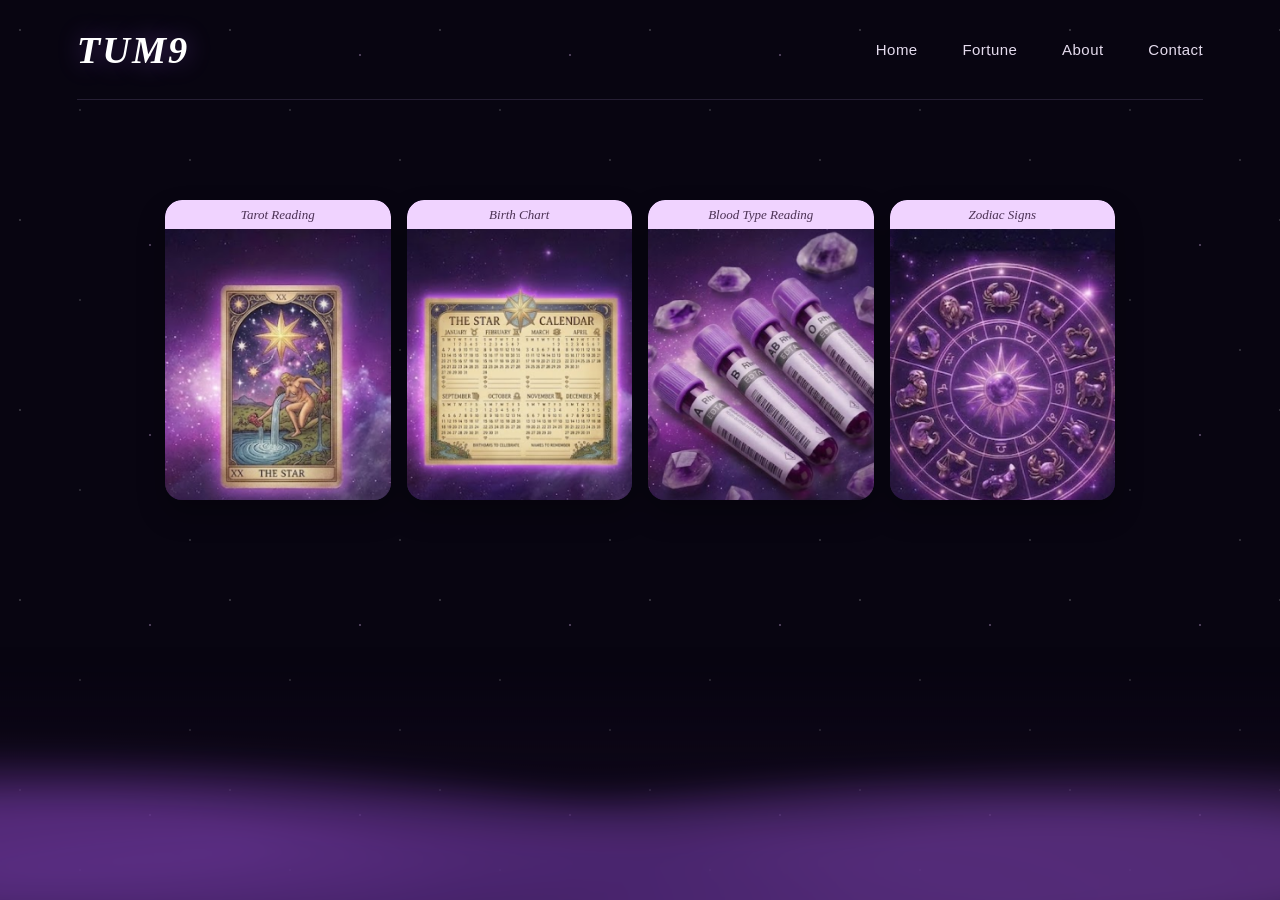
==== about.html @ e4807566 "edit title all page หน้าหลัก เกี่ยวกับเรา ไพ่ท่โร่ ดูดวง" ====
<!DOCTYPE html>
<html lang="th">
<head>
    <meta charset="UTF-8">
    <meta name="viewport" content="width=device-width, initial-scale=1.0">
    <title>เกี่ยวกับเรา | TUM9</title>
    <link rel="stylesheet" href="style.css">
    <link rel="stylesheet" href="about.css">
</head>
<body class="about-page">
  <header class="site-header">
    <div class="container-nav">
      <a class="logo" href="index.html" >
        <span>TUM9</span>
      </a>
      <nav>
        <ul class="nbr">
          <li><a href="index.html" >Home</a></li>
          <li><a href="fortune.html" >Fortune</a></li>
          <li><a href="about.html" >About</a></li>
          <li><a href="contact.html" >Contact</a></li>
        </ul>
      </nav>
    </div>
  </header>

    <main class="about-main">
        <section class="cards-container" aria-label="Our readings">
            <article class="service-card" tabindex="0">
                <h2>Tarot Reading</h2>
                <img src="img-about/trotreading.png" alt="">
                <div class="service-card-description">
                    <h1>ถ้าเลือกดูไพ่ 1 ในให้เลือกคำถามไว้ในใจก่อนที่จะเริ่ม</h1>
                    <p>ใช้ไพ่ทาโรต์เป็นแนวทางสะท้อนเรื่องราวและค้นหามุมมองใหม่ ๆ</p>
                    <ul>
                        <li>ความรักและความสัมพันธ์</li>
                        <li>การเรียนและการงาน</li>
                        <li>การเงินและเป้าหมายชีวิต</li>
                    </ul>
                    <p>เจ้าแห่งชะตากรรมผู้หิวกระหายเอ๋ย...
                        จงสดับฟังขั้นตอนการ
                        ปลดผนึกคัมภีร์แห่งโชคชะตา...

                        การอัญเชิญไพ่
                        การเปิดประตูมิติ
                        การถอดรหัสพันธนาการ
                        การอ่านนิมิตเทพสัจจะ

                        เมื่อม่านหมอกแห่งอนาคตเปิดออก
                        แล้ว...จงเตรียมรับมือกับผลลัพธ์ที่
                        โชคชะตากำหนดไว้ด้วยตัวของเจ้าเอง!
                    </p>
                </div>
            </article>
            <article class="service-card" tabindex="0">
                <h2>Birth Chart</h2>
                <img src="img-about/birthchart.png" alt="">
                <div class="service-card-description">
                <p>  เหล่ามนุษย์ผู้ถือกำเนิดภายใต้วงจร
                แห่งดวงดาว...
                <ul>
                <li>อาทิตย์ จอมเวทสุริยันผู้เจิดจรัส</li>
                <li>จันทร์ ผู้ควบคุมจันทราลึกลับ</li>
                <li>อังคาร อัศวินสงครามไร้พ่าย</li>
                <li>พุธ ปราชญ์แห่งสายลมผู้รอบรู้</li>
                <li>พฤหัสบดี มหาจอมเวทแห่งธรรมะ</li>
                <li>ศุกร์ ผู้สร้างสรรค์ความงดงามและเสน่ห์</li>
                <li>เสาร์ จอมมารแห่งความมืดและกาลเวลา</li>
                </ul>
                <p>วันแห่งการตื่นรู้ของเจ้าคือวันใด... จงปลดปล่อยพลังเวทแท้จริงออกมา
                เสีย!      
                 </p>
                </div>
            </article>
            <article class="service-card" tabindex="0">
                <h2>Blood Type Reading</h2>
                <img src="img-about/blood.png" alt="">
                <div class="service-card-description">
                    <p>อ่านลักษณะนิสัยตามกรุ๊ปเลือดเพื่อความบันเทิง ใช้เป็นแนวทางทำความเข้าใจตัวเองและคนรอบข้าง</p>
                    <p> เหล่าผู้มีสายเลือดแห่งโชคชะตาเอ๋ย... จงอ่านรหัสพันธุกรรมเวทมนตร์เพื่อเผยธาตุแท้แห่งจิตวิญญาณของเจ้า</p>
                    <ul>
                        <li>กรุ๊ป A ผู้คุ้มกฎแห่งความเงียบสงบ</li>
                        <li>กรุ๊ป B ผู้ท้าทายโชคชะตาเสรี</li>
                        <li>กรุ๊ป O จักรพรรดิแห่งแสงสว่าง</li>
                        <li>กรุ๊ป AB จอมเวทสองวิญญาณ</li>
                    </ul>

                        <p>สายเลือดใดไหลเวียนอยู่ในตัวเจ้า... จงน้อมรับพลังและควบคุมมันเสีย
                        ก่อนที่มันจะควบคุมเจ้า!</p>

                </div>
            </article>
            <article class="service-card" tabindex="0">
                <h2>Zodiac Signs</h2>
                <img src="img-about/zodiac.png" alt="">
                <div class="service-card-description">
                    <p>ทำความรู้จักบุคลิก จุดเด่น และความสัมพันธ์ของทั้ง 12 ราศี ผ่านสัญลักษณ์แห่งจักรราศี</p>
                    <p> เหล่าผู้ถูกเลือกโดย 12 วงจักรราศี</p>
                    <ul>
                    <li>แห่งจักรวาล...จงอ่านรหัสโชคชะตาที่ดวงดาวได้สลักไว้บนชั้นบรรยากาศ!</li>
                    <li>ธาตุไฟ (เมษ / สิงห์ / ธนู) เหล่าผู้ระเบิดพลังและเบิกทาง</li>
                    <li>ธาตุดิน (พฤษภ / กันย์ / มังกร)</li>
                    <li>เหล่าปราการแกร่งผู้สยบความ
                        วุ่นวาย</li>
                    <li>ธาตุลม (เมถุน / ตุลย์ / กุมภ์) เหล่าจอมเวทผู้ข้ามมิติความคิด</li>
                    <li>ธาตุน้ำ (กรกฎ / พิจิก / มีน) เหล่าผู้หยั่งรู้แห่งจิตวิญญาณลึกลับ</li>

                    </ul>
                   
                    <p>ธาตุแห่งโชคชะตาใดที่ครอบครองร่างของเจ้าอยู่...จงใช้มันควบคุมจักรวาลนี้ซะ!     </p>
                </div>
            </article>
        </section>
    </main>
</body>
</html>
---- style.css ----
:root {
  color-scheme: dark;
  --ink: #f9f4ff;
  --muted: #c8bddb;
  --accent: #cc9eff;
  --page-gutter: clamp(24px, 6vw, 112px);
}

* {
  box-sizing: border-box;
  margin: 0;
  padding: 0;
}


a {
  color: inherit;
  text-decoration: none;
}

:focus-visible {
  outline: 2px solid #efc9ff;
  outline-offset: 6px;
}

body {
    position: relative;
    display: flex;
    flex-direction: column;
    min-height: 100vh;
    overflow-x: hidden;
    color: #fff;
    font-family: 'Prompt', sans-serif;
    background-color: #080511;
    background-attachment: fixed;
}

.cosmos {
  position: fixed;
  z-index: 0;
  inset: 1px;
}

body::before {
    position: fixed;
    z-index: 0;
    inset: 0;
    content: "";
    pointer-events: none;
    opacity: 0.58;
    background-image:
        radial-gradient(1px 1px at 20px 30px, #fff, transparent),
        radial-gradient(1px 1px at 80px 110px, rgba(255, 255, 255, 0.8), transparent),
        radial-gradient(1.5px 1.5px at 150px 55px, #e9bfff, transparent),
        radial-gradient(1px 1px at 190px 160px, rgba(255, 255, 255, 0.9), transparent);
    background-size: 210px 190px;
}

body::after {
    position: fixed;
    z-index: 0;
    right: -8%;
    bottom: -16vh;
    left: -8%;
    height: 43vh;
    min-height: 170px;
    content: "";
    pointer-events: none;
    opacity: 0.9;
    background:
        radial-gradient(ellipse at 8% 48%, rgba(107, 54, 152, 0.78) 0 12%, transparent 34%),
        radial-gradient(ellipse at 23% 63%, rgba(75, 38, 113, 0.9) 0 15%, transparent 38%),
        radial-gradient(ellipse at 42% 73%, rgba(89, 46, 130, 0.88) 0 17%, transparent 40%),
        radial-gradient(ellipse at 62% 66%, rgba(92, 48, 132, 0.9) 0 16%, transparent 39%),
        radial-gradient(ellipse at 82% 53%, rgba(111, 58, 155, 0.8) 0 14%, transparent 36%),
        linear-gradient(to bottom, transparent 0%, rgba(19, 9, 31, 0.45) 26%, #10081b 100%);
    filter: blur(12px);
}

.cosmos-shade {
  position: absolute;
  inset: 0;
  background:
    linear-gradient(
      90deg,
      rgba(4, 3, 19, 0.85) 0%,
      rgba(5, 3, 24, 0.65) 30%,
      rgba(5, 3, 24, 0.16) 61%,
      transparent 85%
    ),
    linear-gradient(0deg, rgba(3, 2, 16, 0.45), transparent 35%);
}

.site-header {
  position: relative;
  z-index: 2;
  padding: 0 var(--page-gutter);
}

.container-nav {
  min-height: 100px;
  display: flex;
  align-items: center;
  justify-content: space-between;
  gap: 24px;
  border-bottom: 1px solid #d5b5ff26;
}

.logo {
  display: inline-flex;
  gap: 10px;
  align-items: center;
  font-family: Georgia, serif;
  font-style: italic;
  font-weight: bold;
  font-size: clamp(30px, 3vw, 42px);
  letter-spacing: 2px;
  text-shadow: 0 0 24px #b469ff60;
}

.nbr {
  display: flex;
  align-items: center;
  gap: clamp(18px, 3.5vw, 56px);
  list-style: none;
}

.nbr a {
  display: inline-block;
  position: relative;
  padding: 12px 0;
  font-size: 15px;
  letter-spacing: 0.03em;
  color: #e5dcee;
  transition: color 0.25s;
}

.nbr a::after {
  content: "";
  position: absolute;
  left: 0;
  right: 0;
  bottom: 3px;
  height: 1px;
  background: var(--accent);
  transform: scaleX(0);
  transform-origin: left;
  transition: transform 0.25s;
  box-shadow: 0 0 9px #cd8fff;
}

.nbr a:hover,
.nbr a[aria-current] {
  color: #e5bfff;
}

.nbr a:hover::after,
.nbr a[aria-current]::after {
  transform: scaleX(1);
}

.container {
  position: relative;
  z-index: 1;
  min-height: calc(100svh - 100px);
  padding: 80px var(--page-gutter) 120px;
  display: flex;
  align-items: center;
}

.text {
  width: min(58%, 790px);
  animation: arrival 1.2s ease-out both;
}

.eyebrow {
  display: flex;
  gap: 12px;
  align-items: center;
  margin-bottom: 26px;
  font-size: 10px;
  letter-spacing: 0.24em;
  line-height: 1.8;
  color: #d7b7f0;
}

.eyebrow span {
  font-size: 23px;
}

h1 {
  font-size: clamp(25px, 2.55vw, 44px);
  font-weight: 600;
  line-height: 1.65;
  letter-spacing: -0.025em;
  text-shadow: 0 2px 20px #08011f;
}

h1 span {
  color: #dec9ff;
}

.ornament {
  display: flex;
  align-items: center;
  gap: 14px;
  width: 170px;
  margin: 26px 0;
  font-size: 14px;
  color: #d7a4ff;
}

.ornament span {
  height: 1px;
  flex: 1;
  background: linear-gradient(90deg, transparent, #c49bea);
}

.ornament span:last-child {
  transform: rotate(180deg);
}

p {
  max-width: 660px;
  font-size: clamp(14px, 1.05vw, 17px);
  line-height: 2.1;
  color: var(--muted);
  text-shadow: 0 2px 10px #07021a;
}

.hero-caption {
  margin-top: 26px;
  font-size: 9px;
  letter-spacing: 0.18em;
  line-height: 1.8;
  color: #c6acda99;
}

.star-bth {
  display: inline-flex;
  align-items: center;
  gap: 32px;
  position: relative;
  overflow: hidden;
  margin-top: 34px;
  padding: 16px 26px;
  border: 1px solid #dfbdff88;
  border-radius: 100px;
  background: linear-gradient(125deg, #9850d9ee, #6229b1ee);
  box-shadow:
    0 0 22px #a35cf348,
    inset 0 1px 0 #ffffff38;
  font-size: 16px;
  transition: transform 0.25s, box-shadow 0.25s;
}

.star-bth::before {
  content: "";
  position: absolute;
  inset: -80% -40%;
  background: linear-gradient(110deg, transparent 43%, #ffffff30 50%, transparent 57%);
  transform: translateX(-90%);
  animation: button-sheen 7s ease-in-out infinite;
}

.star-bth span {
  position: relative;
}

.star-bth:hover {
  transform: translateY(-3px);
  box-shadow:
    0 0 32px #b469ff88,
    0 12px 35px #16092780;
}

.star-bth:active {
  transform: translateY(0);
}

@keyframes arrival {
  from {
    opacity: 0;
    transform: translateY(20px);
  }
  to {
    opacity: 1;
    transform: translateY(0);
  }
}

@keyframes button-sheen {
  0%, 65% {
    transform: translateX(-90%);
  }
  90%, 100% {
    transform: translateX(90%);
  }
}

@media (min-width: 1800px) {
  .text {
    width: 54%;
  }
}

@media (max-width: 900px) {
  .text {
    width: 68%;
  }

  .container {
    padding-top: 70px;
  }



  h1 {
    font-size: clamp(25px, 3.3vw, 33px);
  }
}

@media (max-width: 600px) {
  .container-nav {
    min-height: 118px;
    flex-direction: column;
    justify-content: center;
    gap: 10px;
  }

  .nbr {
    gap: 26px;
  }

  .nbr a {
    font-size: 13px;
    padding: 7px 0;
  }

  .container {
    min-height: calc(100svh - 118px);
    padding-top: 170px;
    padding-bottom: 100px;
    align-items: center;
  }

  .text {
    width: 100%;
  }

  .cosmos-shade {
    background: linear-gradient(0deg, #050319e8 0%, #050319c7 46%, #05031925 100%);
  }

  h1 {
    font-size: clamp(22px, 5.6vw, 31px);
    line-height: 1.7;
  }

  .eyebrow {
    font-size: 8px;
    letter-spacing: 0.16em;
    margin-bottom: 18px;
  }

  p {
    font-size: 14px;
  }

  .star-bth {
    font-size: 15px;
  }

  .hero-caption {
    font-size: 8px;
  }
}

@media (prefers-reduced-motion: reduce) {
  *,
  *::before,
  *::after {
    animation: none !important;
    scroll-behavior: auto !important;
    transition: none !important;
  }
}
---- about.css ----
.about-main {
    position: relative;
    z-index: 1;
    width: 100%;
    padding: clamp(72px, 25vh, 100px) 24px 24px;
}

.cards-container {
    display: grid;
    grid-template-columns: repeat(4, minmax(0, 1fr));
    gap: 16px;
    width: min(100%, 950px);
    margin: 0 auto;
}

.service-card {
    h2{
        font-size: 32px;
    }
    position: relative;
    height: 300px;
    overflow: hidden;
    border-radius: 17px;
    background: rgba(57, 34, 79, 0.75);
    box-shadow: 0 14px 28px rgba(0, 0, 0, 0.28);
    transition: box-shadow 0.2s ease;
}

.service-card:focus-visible {
    outline: 2px solid #f0d3ff;
    outline-offset: 3px;
    box-shadow: 0 0 22px rgba(206, 145, 255, 0.55);
}

.service-card h2 {
    position: relative;
    z-index: 1;
    display: flex;
    align-items: center;
    justify-content: center;
    height: 29px;
    overflow: hidden;
    padding: 0 4px;
    border-radius: 17px 17px 0 0;
    color: #4b3154;
    background: #f0d3ff;
    font-family: 'Brush Script MT', 'Segoe Script', cursive;
    font-size: 13px;
    font-style: italic;
    font-weight: 400;
    white-space: nowrap;
}

.service-card img {
    display: block;
    width: 100%;
    height: calc(100% - 29px);
    object-fit: cover;
    transition: filter 0.25s ease;
}

.service-card-description {
    h1{
        font-size: 12px;
        padding-bottom: 10px;
        color: #7402ff;
        text-shadow: 0 0 0px #7402ff;
        
    }
    p{
        font-size: 12px;
        color: #ff00ff;
        text-shadow: 0 0 0px #7402ff;
    }

    position: absolute;
    z-index: 2;
    inset: 29px 0 0;
    overflow-y: auto;
    padding: 12px 10px;
    color: #542079;
    background: #fff;
    font-size: 10px;
    line-height: 1.55;
    opacity: 0;
    visibility: hidden;
    transition: opacity 0.2s ease, visibility 0.2s ease;
}

.service-card-description p + ul {
    margin-top: 10px;
    font-size: 12px;
    color: #7402ff;
}

.service-card-description ul {
    padding-left: 14px;
    font-size: 12px;
    color: #7402ff;
}

.service-card:hover .service-card-description,
.service-card:focus-visible .service-card-description {
    opacity: 1;
    visibility: visible;
}

.service-card:hover img,
.service-card:focus-visible img {
    filter: brightness(0) invert(1);
}
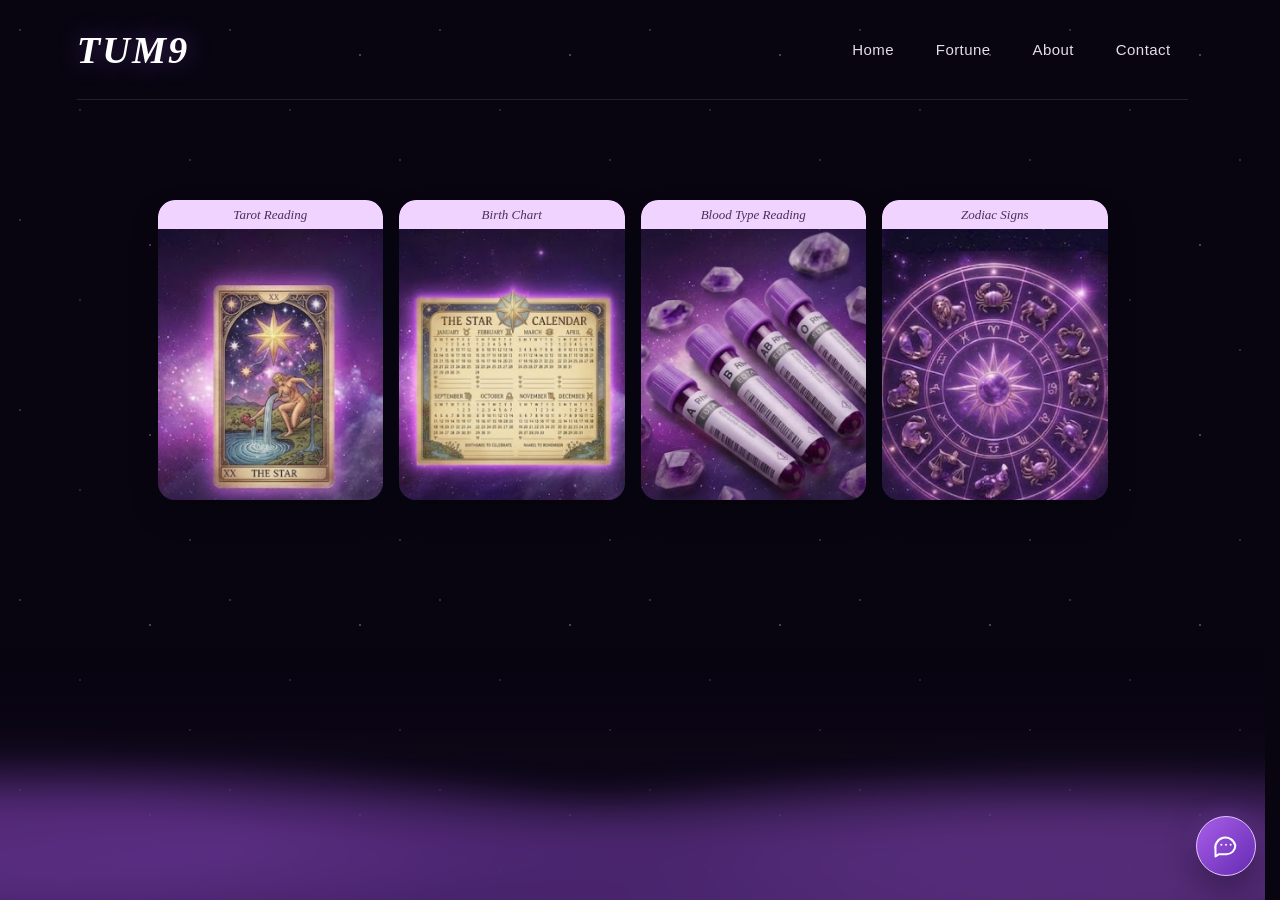
==== commit 81dd23d7: "เพิ่มไอคอนติดต่อแอดมินที่มุมขวาล่างปรับเปลี่ยนหน้า fortuneให้เรียงกัน" ====
--- a/about.html
+++ b/about.html
@@ -6,6 +6,7 @@
     <title>เกี่ยวกับเรา | TUM9</title>
     <link rel="stylesheet" href="style.css">
     <link rel="stylesheet" href="about.css">
+    <link rel="stylesheet" href="home-chat.css">
 </head>
 <body class="about-page">
   <header class="site-header">
@@ -112,5 +113,6 @@
             </article>
         </section>
     </main>
+    <script src="home-chat.js"></script>
 </body>
 </html>
--- a/style.css
+++ b/style.css
@@ -10,6 +10,10 @@
   box-sizing: border-box;
   margin: 0;
   padding: 0;
+}
+
+html {
+  scrollbar-gutter: stable;
 }
 
 
@@ -98,6 +102,7 @@
 }
 
 .container-nav {
+  width: 100%;
   min-height: 100px;
   display: flex;
   align-items: center;
@@ -125,10 +130,23 @@
   list-style: none;
 }
 
+.site-header .container-nav nav .nbr {
+  display: grid;
+  grid-template-columns: repeat(4, minmax(0, 1fr));
+  width: 360px;
+  gap: 0;
+}
+
+.site-header .container-nav > nav {
+  width: 360px;
+}
+
 .nbr a {
-  display: inline-block;
+  display: flex;
   position: relative;
-  padding: 12px 0;
+  height: 42px;
+  align-items: center;
+  justify-content: center;
   font-size: 15px;
   letter-spacing: 0.03em;
   color: #e5dcee;
@@ -322,19 +340,29 @@
 
 @media (max-width: 600px) {
   .container-nav {
+    width: 100%;
     min-height: 118px;
     flex-direction: column;
     justify-content: center;
     gap: 10px;
   }
 
+  .site-header .container-nav > nav {
+    width: 100%;
+  }
+
   .nbr {
-    gap: 26px;
+    width: min(260px, 100%);
+    margin: 0 auto;
+  }
+
+  .site-header .container-nav nav .nbr {
+    width: min(260px, 100%);
   }
 
   .nbr a {
+    height: 29px;
     font-size: 13px;
-    padding: 7px 0;
   }
 
   .container {
--- a/home-chat.css
+++ b/home-chat.css
@@ -0,0 +1,188 @@
+.admin-chat-toggle {
+  position: fixed;
+  z-index: 5;
+  right: 24px;
+  bottom: 24px;
+  display: grid;
+  width: 60px;
+  height: 60px;
+  place-items: center;
+  border: 1px solid #e4c4ff;
+  border-radius: 50%;
+  color: #fff;
+  background: linear-gradient(135deg, #a95ee8, #642bb2);
+  box-shadow: 0 8px 28px #0008, 0 0 22px #a35cf366;
+  cursor: pointer;
+  transition: transform .2s ease, box-shadow .2s ease;
+}
+
+.admin-chat-toggle:hover {
+  transform: translateY(-3px);
+  box-shadow: 0 10px 32px #0009, 0 0 28px #b469ff99;
+}
+
+.admin-chat-toggle svg {
+  width: 28px;
+  height: 28px;
+  fill: none;
+  stroke: currentColor;
+  stroke-linecap: round;
+  stroke-linejoin: round;
+  stroke-width: 1.7;
+}
+
+.admin-chat-panel {
+  position: fixed;
+  z-index: 5;
+  right: 24px;
+  bottom: 98px;
+  display: grid;
+  grid-template-rows: auto 1fr auto;
+  width: min(360px, calc(100vw - 32px));
+  max-height: min(560px, calc(100svh - 120px));
+  overflow: hidden;
+  border: 1px solid #d5b5ff66;
+  border-radius: 18px;
+  color: #f9f4ff;
+  background: #10091df2;
+  box-shadow: 0 18px 55px #000a, 0 0 28px #a35cf333;
+  backdrop-filter: blur(16px);
+}
+
+.admin-chat-panel[hidden] {
+  display: none;
+}
+
+.admin-chat-header {
+  display: flex;
+  align-items: center;
+  justify-content: space-between;
+  gap: 16px;
+  padding: 18px 20px;
+  border-bottom: 1px solid #d5b5ff26;
+  background: linear-gradient(120deg, #6d36a6aa, #24133daa);
+}
+
+.admin-chat-header h2 {
+  font-size: 17px;
+  font-weight: 600;
+}
+
+.admin-chat-header p,
+.admin-chat-note {
+  margin-top: 4px;
+  color: #c8bddb;
+  font-size: 12px;
+  line-height: 1.5;
+}
+
+.admin-chat-close {
+  width: 34px;
+  height: 34px;
+  border: 0;
+  border-radius: 50%;
+  color: #f9f4ff;
+  background: #ffffff14;
+  font-size: 25px;
+  line-height: 1;
+  cursor: pointer;
+}
+
+.admin-chat-messages {
+  min-height: 90px;
+  overflow-y: auto;
+  padding: 18px;
+}
+
+.admin-chat-message {
+  width: fit-content;
+  max-width: 92%;
+  padding: 12px 14px;
+  border: 1px solid #d5b5ff26;
+  border-radius: 14px 14px 14px 4px;
+  color: #eee5f7;
+  background: #241735;
+  font-size: 14px;
+  line-height: 1.65;
+}
+
+.admin-chat-form {
+  display: grid;
+  gap: 8px;
+  padding: 16px 18px 18px;
+  border-top: 1px solid #d5b5ff26;
+}
+
+.admin-chat-form label {
+  margin-top: 4px;
+  color: #e8d8f6;
+  font-size: 12px;
+}
+
+.admin-chat-form label span {
+  color: #bca9ce;
+}
+
+.admin-chat-form input,
+.admin-chat-form textarea {
+  width: 100%;
+  border: 1px solid #d5b5ff40;
+  border-radius: 9px;
+  padding: 10px 12px;
+  color: #fff;
+  background: #090611;
+  font: inherit;
+  font-size: 14px;
+}
+
+.admin-chat-form textarea {
+  min-height: 82px;
+  resize: vertical;
+}
+
+.admin-chat-form input::placeholder,
+.admin-chat-form textarea::placeholder {
+  color: #a99bb8;
+}
+
+.admin-chat-send {
+  margin-top: 4px;
+  border: 1px solid #dfbdff88;
+  border-radius: 9px;
+  padding: 11px 14px;
+  color: #fff;
+  background: linear-gradient(125deg, #9850d9, #6229b1);
+  font: inherit;
+  font-size: 14px;
+  cursor: pointer;
+}
+
+.admin-chat-send:hover {
+  background: linear-gradient(125deg, #a960e7, #7437c2);
+}
+
+.admin-chat-note {
+  margin-top: 0;
+  text-align: center;
+}
+
+@media (max-width: 600px) {
+  .admin-chat-toggle {
+    right: 16px;
+    bottom: 16px;
+    width: 56px;
+    height: 56px;
+  }
+
+  .admin-chat-panel {
+    right: 12px;
+    bottom: 84px;
+    max-height: calc(100svh - 104px);
+  }
+}
+
+@media (prefers-reduced-motion: reduce) {
+  .admin-chat-toggle {
+    transition: none;
+  }
+}
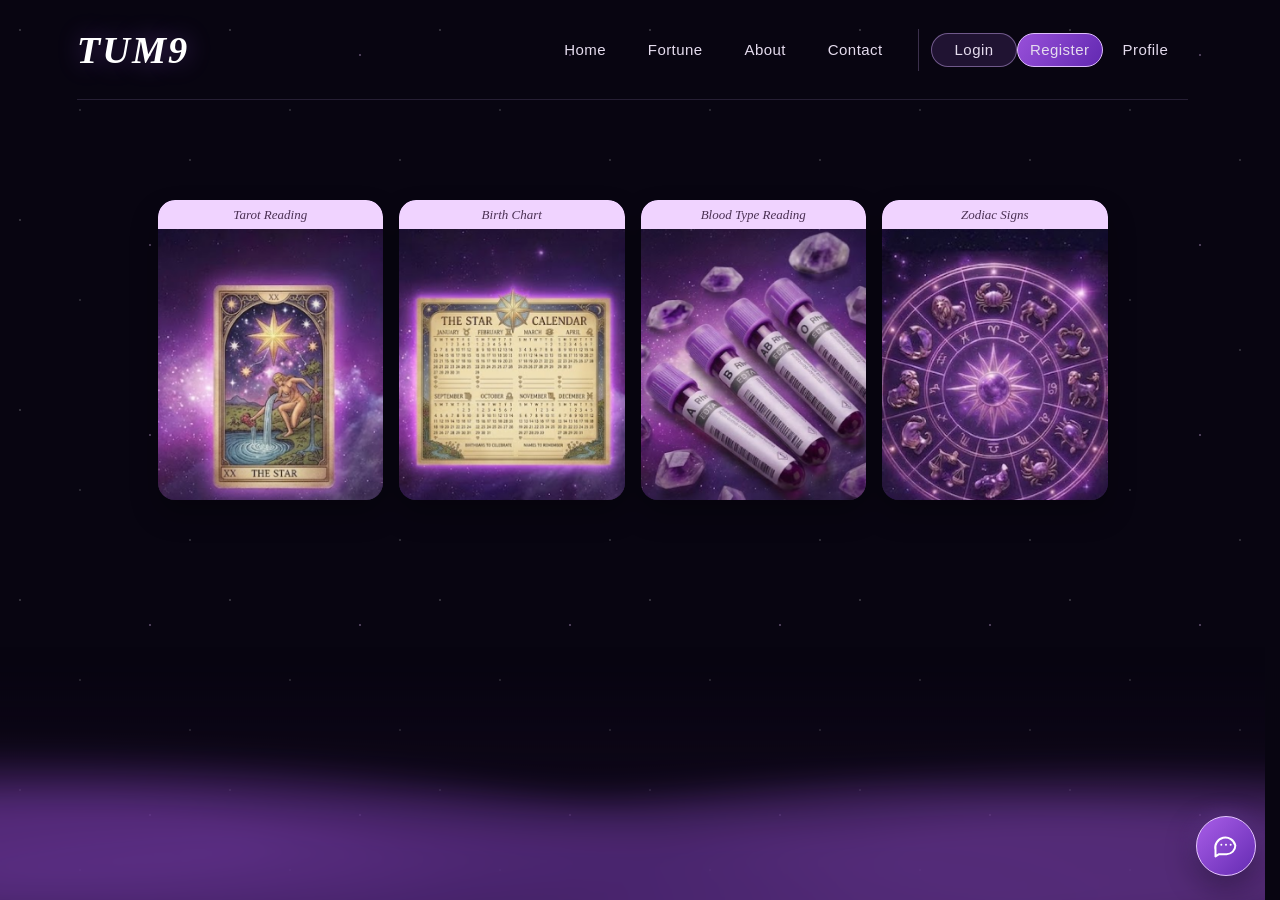
==== commit e004caaa: "เพิ่มปุ่ม login register profile" ====
--- a/about.html
+++ b/about.html
@@ -20,6 +20,11 @@
           <li><a href="fortune.html" >Fortune</a></li>
           <li><a href="about.html" >About</a></li>
           <li><a href="contact.html" >Contact</a></li>
+        </ul>
+        <ul class="nbr account-links">
+          <li><a href="login.html">Login</a></li>
+          <li><a href="register.html">Register</a></li>
+          <li><a href="profile.html">Profile</a></li>
         </ul>
       </nav>
     </div>
--- a/style.css
+++ b/style.css
@@ -130,6 +130,13 @@
   list-style: none;
 }
 
+.site-header .container-nav nav {
+  display: flex;
+  align-items: center;
+  gap: 18px;
+  width: 648px;
+}
+
 .site-header .container-nav nav .nbr {
   display: grid;
   grid-template-columns: repeat(4, minmax(0, 1fr));
@@ -137,8 +144,11 @@
   gap: 0;
 }
 
-.site-header .container-nav > nav {
-  width: 360px;
+.site-header .container-nav nav .account-links {
+  grid-template-columns: repeat(3, minmax(0, 1fr));
+  width: 270px;
+  padding-left: 12px;
+  border-left: 1px solid #d5b5ff40;
 }
 
 .nbr a {
@@ -175,6 +185,31 @@
 .nbr a:hover::after,
 .nbr a[aria-current]::after {
   transform: scaleX(1);
+}
+
+.account-links a::after,
+.account-links a:hover::after,
+.account-links a[aria-current]::after {
+  display: none;
+}
+
+.account-links li:nth-child(1) a,
+.account-links li:nth-child(2) a {
+  height: 34px;
+  border: 1px solid #d5b5ff70;
+  border-radius: 999px;
+  background: #9a5bd52b;
+}
+
+.account-links li:nth-child(2) a {
+  border-color: #dfbdff;
+  background: linear-gradient(125deg, #9850d9, #6229b1);
+}
+
+.account-links li:nth-child(1) a:hover,
+.account-links li:nth-child(2) a:hover {
+  color: #fff;
+  box-shadow: 0 0 18px #b469ff55;
 }
 
 .container {
@@ -347,22 +382,33 @@
     gap: 10px;
   }
 
-  .site-header .container-nav > nav {
+  .site-header .container-nav nav {
+    flex-direction: column;
+    gap: 2px;
     width: 100%;
   }
 
   .nbr {
-    width: min(260px, 100%);
+    width: min(360px, 100%);
     margin: 0 auto;
   }
 
   .site-header .container-nav nav .nbr {
-    width: min(260px, 100%);
+    width: min(360px, 100%);
+  }
+
+  .site-header .container-nav nav .account-links {
+    grid-template-columns: repeat(3, minmax(0, 1fr));
+    width: min(270px, 100%);
+    padding-top: 2px;
+    padding-left: 0;
+    border-top: 1px solid #d5b5ff40;
+    border-left: 0;
   }
 
   .nbr a {
     height: 29px;
-    font-size: 13px;
+    font-size: 12px;
   }
 
   .container {
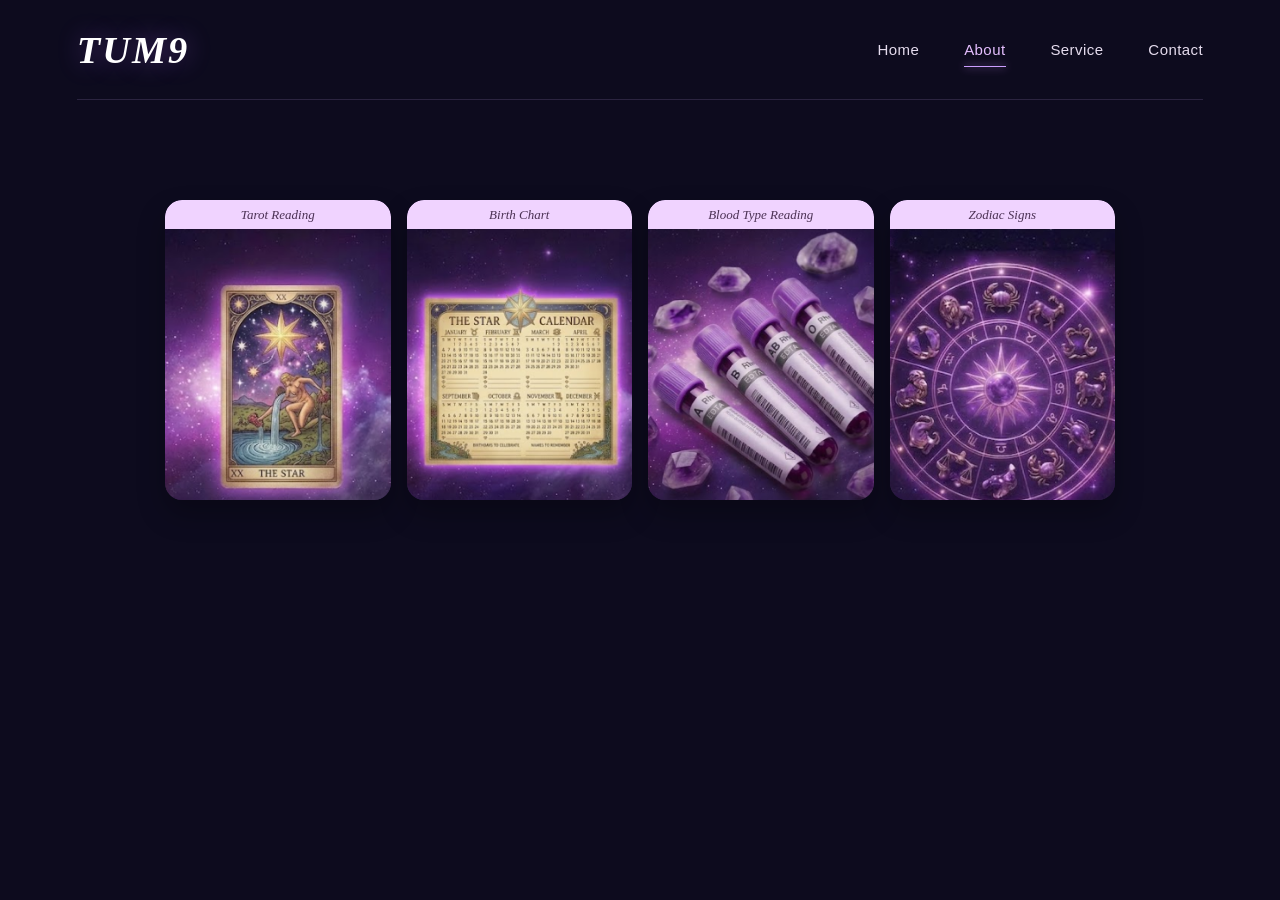
==== commit 4f9e9eb0: "Add files via upload" ====
--- a/about.html
+++ b/about.html
@@ -3,32 +3,22 @@
 <head>
     <meta charset="UTF-8">
     <meta name="viewport" content="width=device-width, initial-scale=1.0">
-    <title>เกี่ยวกับเรา | TUM9</title>
+    <title>About | TUM9</title>
     <link rel="stylesheet" href="style.css">
     <link rel="stylesheet" href="about.css">
-    <link rel="stylesheet" href="home-chat.css">
 </head>
 <body class="about-page">
-  <header class="site-header">
-    <div class="container-nav">
-      <a class="logo" href="index.html" >
-        <span>TUM9</span>
-      </a>
-      <nav>
-        <ul class="nbr">
-          <li><a href="index.html" >Home</a></li>
-          <li><a href="fortune.html" >Fortune</a></li>
-          <li><a href="about.html" >About</a></li>
-          <li><a href="contact.html" >Contact</a></li>
-        </ul>
-        <ul class="nbr account-links">
-          <li><a href="login.html">Login</a></li>
-          <li><a href="register.html">Register</a></li>
-          <li><a href="profile.html">Profile</a></li>
-        </ul>
-      </nav>
-    </div>
-  </header>
+    <header class="site-header">
+        <div class="container-nav">
+            <a class="logo" href="index.html" aria-label="TUM9 home"><i>TUM9</i></a>
+            <nav class="nbr" aria-label="Main navigation">
+                <a href="index.html">Home</a>
+                <a href="about.html" aria-current="page">About</a>
+                <a href="service.html">Service</a>
+                <a href="contact.html">Contact</a>
+            </nav>
+        </div>
+    </header>
 
     <main class="about-main">
         <section class="cards-container" aria-label="Our readings">
@@ -118,6 +108,5 @@
             </article>
         </section>
     </main>
-    <script src="home-chat.js"></script>
 </body>
 </html>
--- a/style.css
+++ b/style.css
@@ -10,10 +10,6 @@
   box-sizing: border-box;
   margin: 0;
   padding: 0;
-}
-
-html {
-  scrollbar-gutter: stable;
 }
 
 
@@ -43,6 +39,7 @@
   position: fixed;
   z-index: 0;
   inset: 1px;
+  background: #080511 url("backgroud/Homepage.png") center center / 100% auto no-repeat;
 }
 
 body::before {
@@ -102,7 +99,6 @@
 }
 
 .container-nav {
-  width: 100%;
   min-height: 100px;
   display: flex;
   align-items: center;
@@ -130,33 +126,10 @@
   list-style: none;
 }
 
-.site-header .container-nav nav {
-  display: flex;
-  align-items: center;
-  gap: 18px;
-  width: 648px;
-}
-
-.site-header .container-nav nav .nbr {
-  display: grid;
-  grid-template-columns: repeat(4, minmax(0, 1fr));
-  width: 360px;
-  gap: 0;
-}
-
-.site-header .container-nav nav .account-links {
-  grid-template-columns: repeat(3, minmax(0, 1fr));
-  width: 270px;
-  padding-left: 12px;
-  border-left: 1px solid #d5b5ff40;
-}
-
 .nbr a {
-  display: flex;
-  position: relative;
-  height: 42px;
-  align-items: center;
-  justify-content: center;
+  display: inline-block;
+  position: relative;
+  padding: 12px 0;
   font-size: 15px;
   letter-spacing: 0.03em;
   color: #e5dcee;
@@ -187,31 +160,6 @@
   transform: scaleX(1);
 }
 
-.account-links a::after,
-.account-links a:hover::after,
-.account-links a[aria-current]::after {
-  display: none;
-}
-
-.account-links li:nth-child(1) a,
-.account-links li:nth-child(2) a {
-  height: 34px;
-  border: 1px solid #d5b5ff70;
-  border-radius: 999px;
-  background: #9a5bd52b;
-}
-
-.account-links li:nth-child(2) a {
-  border-color: #dfbdff;
-  background: linear-gradient(125deg, #9850d9, #6229b1);
-}
-
-.account-links li:nth-child(1) a:hover,
-.account-links li:nth-child(2) a:hover {
-  color: #fff;
-  box-shadow: 0 0 18px #b469ff55;
-}
-
 .container {
   position: relative;
   z-index: 1;
@@ -375,40 +323,19 @@
 
 @media (max-width: 600px) {
   .container-nav {
-    width: 100%;
     min-height: 118px;
     flex-direction: column;
     justify-content: center;
     gap: 10px;
   }
 
-  .site-header .container-nav nav {
-    flex-direction: column;
-    gap: 2px;
-    width: 100%;
-  }
-
   .nbr {
-    width: min(360px, 100%);
-    margin: 0 auto;
-  }
-
-  .site-header .container-nav nav .nbr {
-    width: min(360px, 100%);
-  }
-
-  .site-header .container-nav nav .account-links {
-    grid-template-columns: repeat(3, minmax(0, 1fr));
-    width: min(270px, 100%);
-    padding-top: 2px;
-    padding-left: 0;
-    border-top: 1px solid #d5b5ff40;
-    border-left: 0;
+    gap: 26px;
   }
 
   .nbr a {
-    height: 29px;
-    font-size: 12px;
+    font-size: 13px;
+    padding: 7px 0;
   }
 
   .container {
--- a/about.css
+++ b/about.css
@@ -1,4 +1,11 @@
+.about-page {
+    background: #0d0b1e url("service-img/about.png") center bottom / cover fixed no-repeat;
+}
 
+.about-page::before,
+.about-page::after {
+    display: none;
+}
 
 .about-main {
     position: relative;
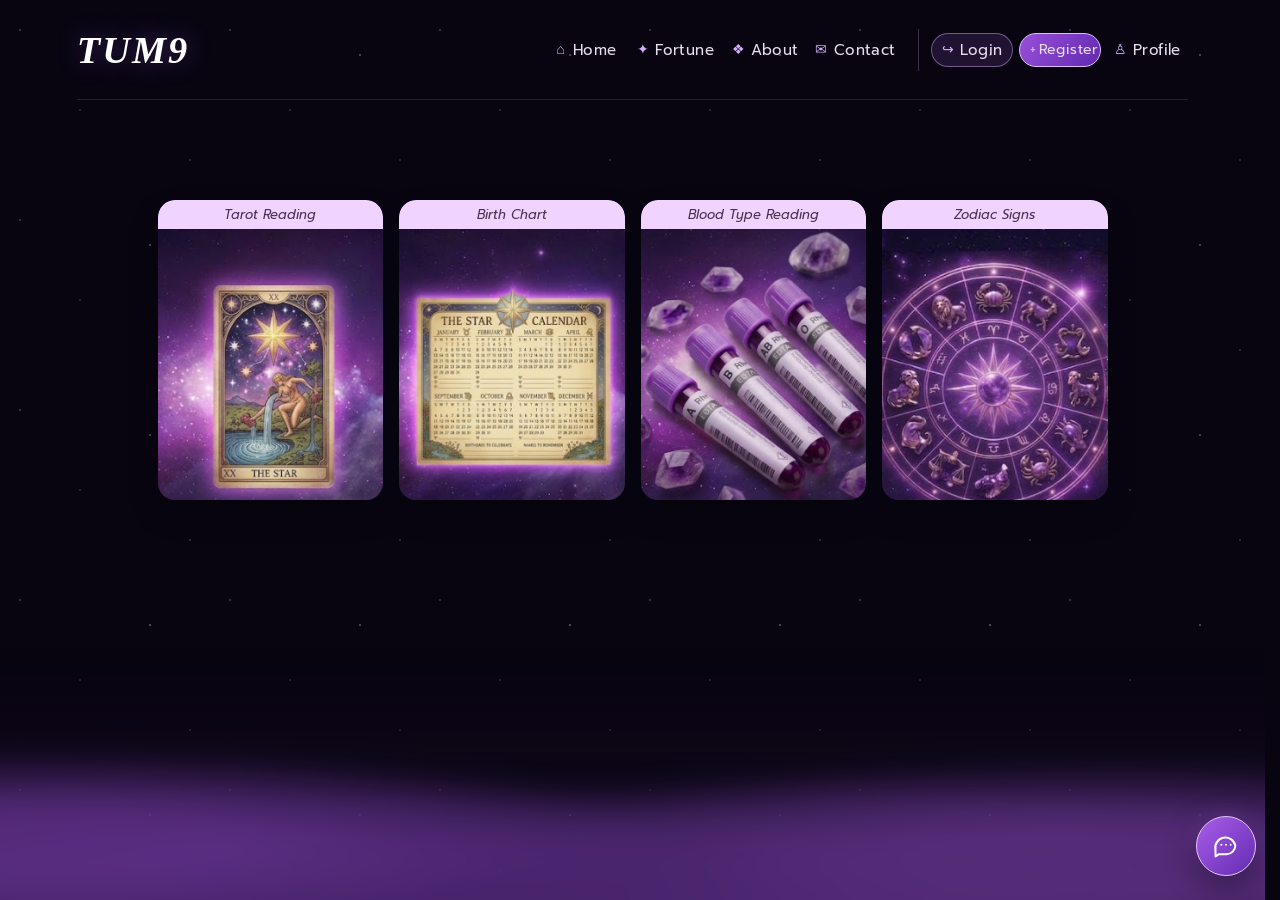
==== commit aa1f846f: "This reverts commit 4f9e9eb0e3763702fce2c693e2c04aa3ceea0b78." ====
--- a/about.html
+++ b/about.html
@@ -3,22 +3,32 @@
 <head>
     <meta charset="UTF-8">
     <meta name="viewport" content="width=device-width, initial-scale=1.0">
-    <title>About | TUM9</title>
+    <title>เกี่ยวกับเรา | TUM9</title>
     <link rel="stylesheet" href="style.css">
     <link rel="stylesheet" href="about.css">
+    <link rel="stylesheet" href="home-chat.css">
 </head>
 <body class="about-page">
-    <header class="site-header">
-        <div class="container-nav">
-            <a class="logo" href="index.html" aria-label="TUM9 home"><i>TUM9</i></a>
-            <nav class="nbr" aria-label="Main navigation">
-                <a href="index.html">Home</a>
-                <a href="about.html" aria-current="page">About</a>
-                <a href="service.html">Service</a>
-                <a href="contact.html">Contact</a>
-            </nav>
-        </div>
-    </header>
+  <header class="site-header">
+    <div class="container-nav">
+      <a class="logo" href="index.html" >
+        <span>TUM9</span>
+      </a>
+      <nav>
+        <ul class="nbr">
+          <li><a href="index.html" >Home</a></li>
+          <li><a href="fortune.html" >Fortune</a></li>
+          <li><a href="about.html" >About</a></li>
+          <li><a href="contact.html" >Contact</a></li>
+        </ul>
+        <ul class="nbr account-links">
+          <li><a href="login.html">Login</a></li>
+          <li><a href="register.html">Register</a></li>
+          <li><a href="profile.html">Profile</a></li>
+        </ul>
+      </nav>
+    </div>
+  </header>
 
     <main class="about-main">
         <section class="cards-container" aria-label="Our readings">
@@ -108,5 +118,6 @@
             </article>
         </section>
     </main>
+    <script src="home-chat.js"></script>
 </body>
 </html>
--- a/style.css
+++ b/style.css
@@ -1,3 +1,5 @@
+@import url('https://fonts.googleapis.com/css2?family=Prompt:wght@300;400;500;600;700&display=swap');
+
 :root {
   color-scheme: dark;
   --ink: #f9f4ff;
@@ -10,6 +12,10 @@
   box-sizing: border-box;
   margin: 0;
   padding: 0;
+}
+
+html {
+  scrollbar-gutter: stable;
 }
 
 
@@ -39,7 +45,6 @@
   position: fixed;
   z-index: 0;
   inset: 1px;
-  background: #080511 url("backgroud/Homepage.png") center center / 100% auto no-repeat;
 }
 
 body::before {
@@ -99,6 +104,7 @@
 }
 
 .container-nav {
+  width: 100%;
   min-height: 100px;
   display: flex;
   align-items: center;
@@ -126,10 +132,85 @@
   list-style: none;
 }
 
+.site-header .container-nav nav {
+  display: flex;
+  align-items: center;
+  gap: 18px;
+  width: 648px;
+}
+
+.site-header .container-nav nav .nbr {
+  display: grid;
+  grid-template-columns: repeat(4, minmax(0, 1fr));
+  width: 360px;
+  gap: 0;
+}
+
+.site-header .container-nav nav .account-links {
+  grid-template-columns: repeat(3, minmax(0, 1fr));
+  width: 270px;
+  column-gap: 6px;
+  padding-left: 12px;
+  border-left: 1px solid #d5b5ff40;
+}
+
+.site-header .nbr a::before {
+  display: inline-flex;
+  flex: 0 0 14px;
+  justify-content: center;
+  margin-right: 5px;
+  color: #d7adff;
+  font-size: 14px;
+  line-height: 1;
+}
+
+.site-header .nbr a[href="index.html"]::before {
+  content: "⌂";
+}
+
+.site-header .nbr a[href="fortune.html"]::before {
+  content: "✦";
+}
+
+.site-header .nbr a[href="about.html"]::before {
+  content: "❖";
+}
+
+.site-header .nbr a[href="contact.html"]::before {
+  content: "✉";
+}
+
+.site-header .nbr a[href="login.html"]::before {
+  content: "↪";
+}
+
+.site-header .nbr a[href="register.html"]::before {
+  content: "+";
+}
+
+.site-header .nbr a[href="profile.html"]::before {
+  content: "♙";
+}
+
+.site-header .account-links a[href="register.html"] {
+  position: relative;
+  padding-left: 18px;
+  font-size: 14px;
+  text-align: center;
+}
+
+.site-header .account-links a[href="register.html"]::before {
+  position: absolute;
+  left: 10px;
+  margin-right: 0;
+}
+
 .nbr a {
-  display: inline-block;
+  display: flex;
   position: relative;
-  padding: 12px 0;
+  height: 42px;
+  align-items: center;
+  justify-content: center;
   font-size: 15px;
   letter-spacing: 0.03em;
   color: #e5dcee;
@@ -160,6 +241,31 @@
   transform: scaleX(1);
 }
 
+.account-links a::after,
+.account-links a:hover::after,
+.account-links a[aria-current]::after {
+  display: none;
+}
+
+.account-links li:nth-child(1) a,
+.account-links li:nth-child(2) a {
+  height: 34px;
+  border: 1px solid #d5b5ff70;
+  border-radius: 999px;
+  background: #9a5bd52b;
+}
+
+.account-links li:nth-child(2) a {
+  border-color: #dfbdff;
+  background: linear-gradient(125deg, #9850d9, #6229b1);
+}
+
+.account-links li:nth-child(1) a:hover,
+.account-links li:nth-child(2) a:hover {
+  color: #fff;
+  box-shadow: 0 0 18px #b469ff55;
+}
+
 .container {
   position: relative;
   z-index: 1;
@@ -171,7 +277,6 @@
 
 .text {
   width: min(58%, 790px);
-  animation: arrival 1.2s ease-out both;
 }
 
 .eyebrow {
@@ -323,19 +428,41 @@
 
 @media (max-width: 600px) {
   .container-nav {
+    width: 100%;
     min-height: 118px;
     flex-direction: column;
     justify-content: center;
     gap: 10px;
   }
 
+  .site-header .container-nav nav {
+    flex-direction: column;
+    gap: 2px;
+    width: 100%;
+  }
+
   .nbr {
-    gap: 26px;
+    width: min(360px, 100%);
+    margin: 0 auto;
+  }
+
+  .site-header .container-nav nav .nbr {
+    width: min(360px, 100%);
+  }
+
+  .site-header .container-nav nav .account-links {
+    grid-template-columns: repeat(3, minmax(0, 1fr));
+    width: min(270px, 100%);
+    column-gap: 6px;
+    padding-top: 2px;
+    padding-left: 0;
+    border-top: 1px solid #d5b5ff40;
+    border-left: 0;
   }
 
   .nbr a {
-    font-size: 13px;
-    padding: 7px 0;
+    height: 29px;
+    font-size: 12px;
   }
 
   .container {
@@ -374,6 +501,40 @@
 
   .hero-caption {
     font-size: 8px;
+  }
+}
+
+@media (min-width: 601px) and (max-width: 760px) {
+  .container-nav {
+    min-height: 118px;
+    flex-direction: column;
+    justify-content: center;
+    gap: 4px;
+  }
+
+  .site-header .container-nav nav {
+    flex-direction: column;
+    gap: 2px;
+    width: 100%;
+  }
+
+  .site-header .container-nav nav .nbr {
+    width: min(360px, 100%);
+    height: 29px;
+    margin: 0 auto;
+  }
+
+  .site-header .container-nav nav .account-links {
+    width: min(270px, 100%);
+    padding-top: 2px;
+    padding-left: 0;
+    border-top: 1px solid #d5b5ff40;
+    border-left: 0;
+  }
+
+  .nbr a {
+    height: 29px;
+    font-size: 12px;
   }
 }
 
@@ -386,3 +547,13 @@
     transition: none !important;
   }
 }
+
+body,
+body * {
+  font-family: 'Prompt', sans-serif !important;
+}
+
+body .logo,
+body .logo * {
+  font-family: Georgia, serif !important;
+}
--- a/about.css
+++ b/about.css
@@ -1,11 +1,4 @@
-.about-page {
-    background: #0d0b1e url("service-img/about.png") center bottom / cover fixed no-repeat;
-}
 
-.about-page::before,
-.about-page::after {
-    display: none;
-}
 
 .about-main {
     position: relative;
--- a/home-chat.css
+++ b/home-chat.css
@@ -0,0 +1,211 @@
+body > main,
+body > .bg {
+  animation: page-arrival 1.2s ease-out both;
+}
+
+@keyframes page-arrival {
+  from {
+    opacity: 0;
+    transform: translateY(20px);
+  }
+  to {
+    opacity: 1;
+    transform: translateY(0);
+  }
+}
+
+@media (prefers-reduced-motion: reduce) {
+  body > main,
+  body > .bg {
+    animation: none;
+  }
+}
+
+.admin-chat-toggle {
+  position: fixed;
+  z-index: 5;
+  right: 24px;
+  bottom: 24px;
+  display: grid;
+  width: 60px;
+  height: 60px;
+  place-items: center;
+  border: 1px solid #e4c4ff;
+  border-radius: 50%;
+  color: #fff;
+  background: linear-gradient(135deg, #a95ee8, #642bb2);
+  box-shadow: 0 8px 28px #0008, 0 0 22px #a35cf366;
+  cursor: pointer;
+  transition: transform .2s ease, box-shadow .2s ease;
+}
+
+.admin-chat-toggle:hover {
+  transform: translateY(-3px);
+  box-shadow: 0 10px 32px #0009, 0 0 28px #b469ff99;
+}
+
+.admin-chat-toggle svg {
+  width: 28px;
+  height: 28px;
+  fill: none;
+  stroke: currentColor;
+  stroke-linecap: round;
+  stroke-linejoin: round;
+  stroke-width: 1.7;
+}
+
+.admin-chat-panel {
+  position: fixed;
+  z-index: 5;
+  right: 24px;
+  bottom: 98px;
+  display: grid;
+  grid-template-rows: auto 1fr auto;
+  width: min(360px, calc(100vw - 32px));
+  max-height: min(560px, calc(100svh - 120px));
+  overflow: hidden;
+  border: 1px solid #d5b5ff66;
+  border-radius: 18px;
+  color: #f9f4ff;
+  background: #10091df2;
+  box-shadow: 0 18px 55px #000a, 0 0 28px #a35cf333;
+  backdrop-filter: blur(16px);
+}
+
+.admin-chat-panel[hidden] {
+  display: none;
+}
+
+.admin-chat-header {
+  display: flex;
+  align-items: center;
+  justify-content: space-between;
+  gap: 16px;
+  padding: 18px 20px;
+  border-bottom: 1px solid #d5b5ff26;
+  background: linear-gradient(120deg, #6d36a6aa, #24133daa);
+}
+
+.admin-chat-header h2 {
+  font-size: 17px;
+  font-weight: 600;
+}
+
+.admin-chat-header p,
+.admin-chat-note {
+  margin-top: 4px;
+  color: #c8bddb;
+  font-size: 12px;
+  line-height: 1.5;
+}
+
+.admin-chat-close {
+  width: 34px;
+  height: 34px;
+  border: 0;
+  border-radius: 50%;
+  color: #f9f4ff;
+  background: #ffffff14;
+  font-size: 25px;
+  line-height: 1;
+  cursor: pointer;
+}
+
+.admin-chat-messages {
+  min-height: 90px;
+  overflow-y: auto;
+  padding: 18px;
+}
+
+.admin-chat-message {
+  width: fit-content;
+  max-width: 92%;
+  padding: 12px 14px;
+  border: 1px solid #d5b5ff26;
+  border-radius: 14px 14px 14px 4px;
+  color: #eee5f7;
+  background: #241735;
+  font-size: 14px;
+  line-height: 1.65;
+}
+
+.admin-chat-form {
+  display: grid;
+  gap: 8px;
+  padding: 16px 18px 18px;
+  border-top: 1px solid #d5b5ff26;
+}
+
+.admin-chat-form label {
+  margin-top: 4px;
+  color: #e8d8f6;
+  font-size: 12px;
+}
+
+.admin-chat-form label span {
+  color: #bca9ce;
+}
+
+.admin-chat-form input,
+.admin-chat-form textarea {
+  width: 100%;
+  border: 1px solid #d5b5ff40;
+  border-radius: 9px;
+  padding: 10px 12px;
+  color: #fff;
+  background: #090611;
+  font: inherit;
+  font-size: 14px;
+}
+
+.admin-chat-form textarea {
+  min-height: 82px;
+  resize: vertical;
+}
+
+.admin-chat-form input::placeholder,
+.admin-chat-form textarea::placeholder {
+  color: #a99bb8;
+}
+
+.admin-chat-send {
+  margin-top: 4px;
+  border: 1px solid #dfbdff88;
+  border-radius: 9px;
+  padding: 11px 14px;
+  color: #fff;
+  background: linear-gradient(125deg, #9850d9, #6229b1);
+  font: inherit;
+  font-size: 14px;
+  cursor: pointer;
+}
+
+.admin-chat-send:hover {
+  background: linear-gradient(125deg, #a960e7, #7437c2);
+}
+
+.admin-chat-note {
+  margin-top: 0;
+  text-align: center;
+}
+
+@media (max-width: 600px) {
+  .admin-chat-toggle {
+    right: 16px;
+    bottom: 16px;
+    width: 56px;
+    height: 56px;
+  }
+
+  .admin-chat-panel {
+    right: 12px;
+    bottom: 84px;
+    max-height: calc(100svh - 104px);
+  }
+}
+
+@media (prefers-reduced-motion: reduce) {
+  .admin-chat-toggle {
+    transition: none;
+  }
+}
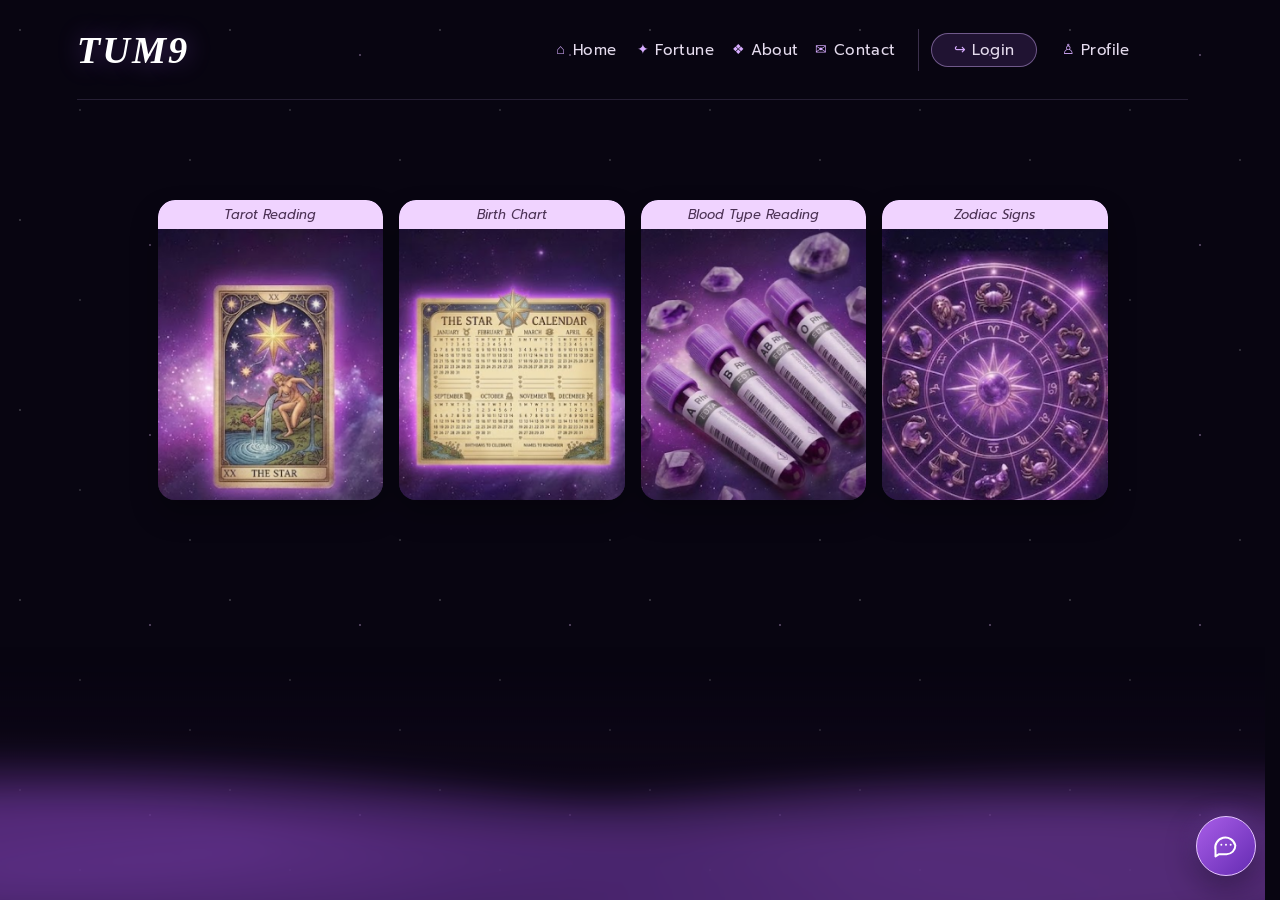
==== commit 99e8c96f: "login contact" ====
--- a/about.html
+++ b/about.html
@@ -23,7 +23,6 @@
         </ul>
         <ul class="nbr account-links">
           <li><a href="login.html">Login</a></li>
-          <li><a href="register.html">Register</a></li>
           <li><a href="profile.html">Profile</a></li>
         </ul>
       </nav>
--- a/style.css
+++ b/style.css
@@ -147,8 +147,8 @@
 }
 
 .site-header .container-nav nav .account-links {
-  grid-template-columns: repeat(3, minmax(0, 1fr));
-  width: 270px;
+  grid-template-columns: repeat(2, minmax(0, 1fr));
+  width: 230px;
   column-gap: 6px;
   padding-left: 12px;
   border-left: 1px solid #d5b5ff40;
@@ -184,25 +184,8 @@
   content: "↪";
 }
 
-.site-header .nbr a[href="register.html"]::before {
-  content: "+";
-}
-
 .site-header .nbr a[href="profile.html"]::before {
   content: "♙";
-}
-
-.site-header .account-links a[href="register.html"] {
-  position: relative;
-  padding-left: 18px;
-  font-size: 14px;
-  text-align: center;
-}
-
-.site-header .account-links a[href="register.html"]::before {
-  position: absolute;
-  left: 10px;
-  margin-right: 0;
 }
 
 .nbr a {
@@ -247,21 +230,14 @@
   display: none;
 }
 
-.account-links li:nth-child(1) a,
-.account-links li:nth-child(2) a {
+.account-links li:nth-child(1) a {
   height: 34px;
   border: 1px solid #d5b5ff70;
   border-radius: 999px;
   background: #9a5bd52b;
 }
 
-.account-links li:nth-child(2) a {
-  border-color: #dfbdff;
-  background: linear-gradient(125deg, #9850d9, #6229b1);
-}
-
-.account-links li:nth-child(1) a:hover,
-.account-links li:nth-child(2) a:hover {
+.account-links li:nth-child(1) a:hover {
   color: #fff;
   box-shadow: 0 0 18px #b469ff55;
 }
@@ -451,8 +427,8 @@
   }
 
   .site-header .container-nav nav .account-links {
-    grid-template-columns: repeat(3, minmax(0, 1fr));
-    width: min(270px, 100%);
+    grid-template-columns: repeat(2, minmax(0, 1fr));
+    width: min(230px, 100%);
     column-gap: 6px;
     padding-top: 2px;
     padding-left: 0;
@@ -525,7 +501,7 @@
   }
 
   .site-header .container-nav nav .account-links {
-    width: min(270px, 100%);
+    width: min(230px, 100%);
     padding-top: 2px;
     padding-left: 0;
     border-top: 1px solid #d5b5ff40;
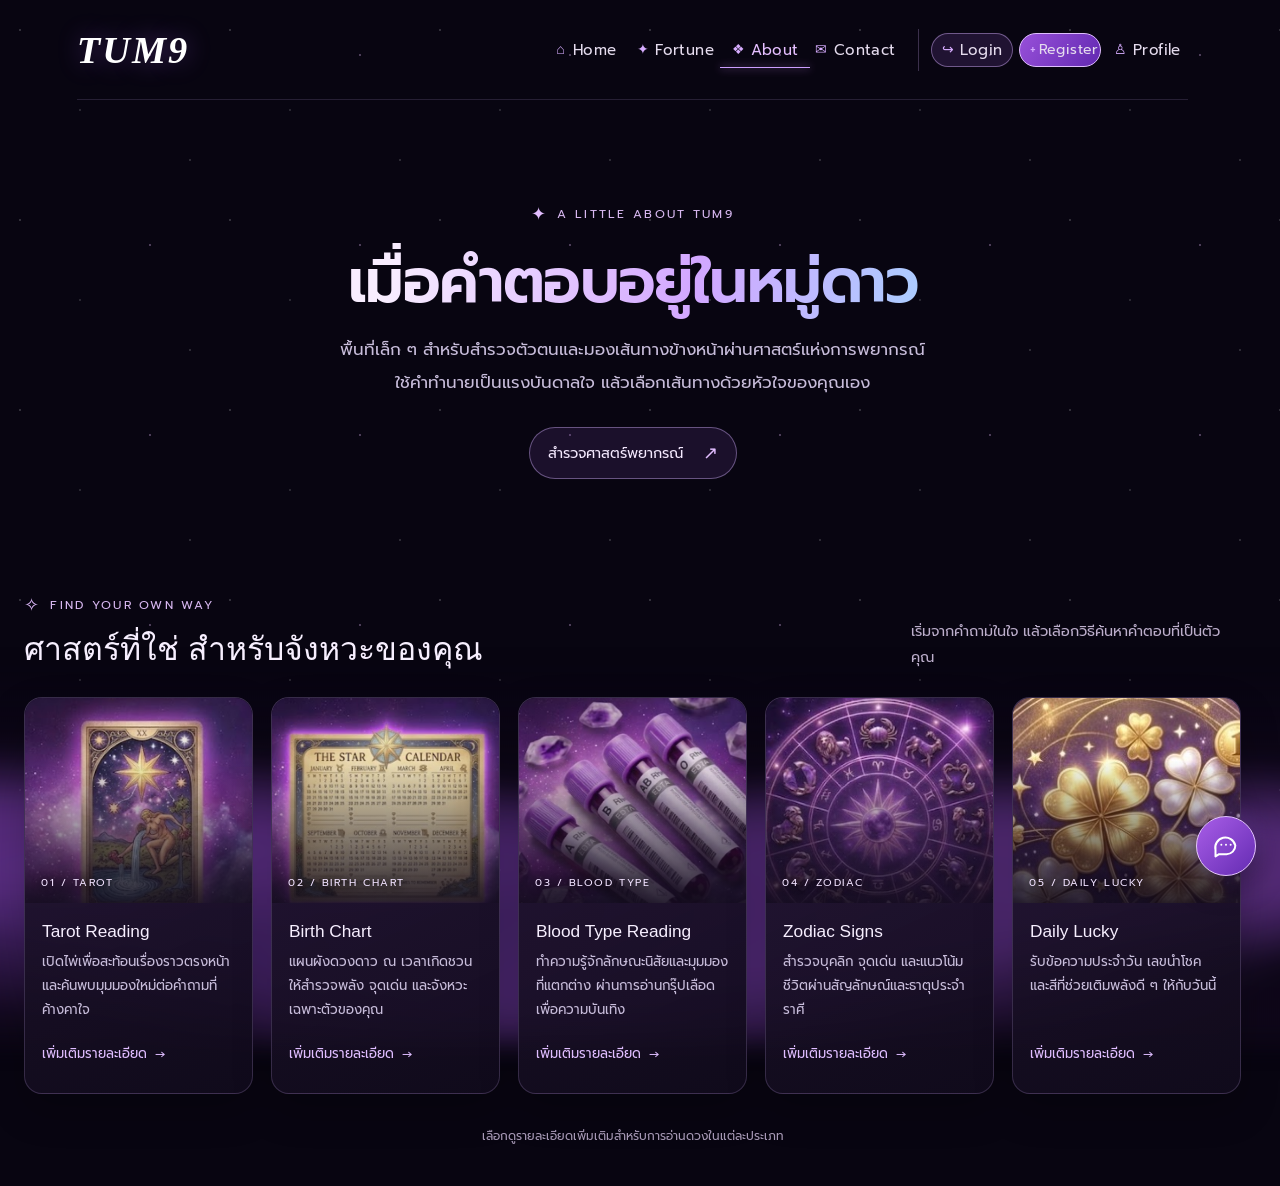
==== commit 8f2e30c2: "เพิ่ม วงล้อที่หน้า index.html แก้ไขหน้า contact ใหม่ รีโมเดลหน้า about ใหม่" ====
--- a/about.html
+++ b/about.html
@@ -1,122 +1,118 @@
 <!DOCTYPE html>
 <html lang="th">
 <head>
-    <meta charset="UTF-8">
-    <meta name="viewport" content="width=device-width, initial-scale=1.0">
-    <title>เกี่ยวกับเรา | TUM9</title>
-    <link rel="stylesheet" href="style.css">
-    <link rel="stylesheet" href="about.css">
-    <link rel="stylesheet" href="home-chat.css">
+  <meta charset="UTF-8">
+  <meta name="viewport" content="width=device-width, initial-scale=1.0">
+  <title>เกี่ยวกับเรา | TUM9</title>
+  <link rel="stylesheet" href="style.css">
+  <link rel="stylesheet" href="about.css">
+  <link rel="stylesheet" href="home-chat.css">
 </head>
 <body class="about-page">
   <header class="site-header">
     <div class="container-nav">
-      <a class="logo" href="index.html" >
+      <a class="logo" href="index.html">
         <span>TUM9</span>
       </a>
       <nav>
         <ul class="nbr">
-          <li><a href="index.html" >Home</a></li>
-          <li><a href="fortune.html" >Fortune</a></li>
-          <li><a href="about.html" >About</a></li>
-          <li><a href="contact.html" >Contact</a></li>
+          <li><a href="index.html">Home</a></li>
+          <li><a href="fortune.html">Fortune</a></li>
+          <li><a href="about.html" aria-current="page">About</a></li>
+          <li><a href="contact.html">Contact</a></li>
         </ul>
         <ul class="nbr account-links">
           <li><a href="login.html">Login</a></li>
+          <li><a href="register.html">Register</a></li>
           <li><a href="profile.html">Profile</a></li>
         </ul>
       </nav>
     </div>
   </header>
 
-    <main class="about-main">
-        <section class="cards-container" aria-label="Our readings">
-            <article class="service-card" tabindex="0">
-                <h2>Tarot Reading</h2>
-                <img src="img-about/trotreading.png" alt="">
-                <div class="service-card-description">
-                    <h1>ถ้าเลือกดูไพ่ 1 ในให้เลือกคำถามไว้ในใจก่อนที่จะเริ่ม</h1>
-                    <p>ใช้ไพ่ทาโรต์เป็นแนวทางสะท้อนเรื่องราวและค้นหามุมมองใหม่ ๆ</p>
-                    <ul>
-                        <li>ความรักและความสัมพันธ์</li>
-                        <li>การเรียนและการงาน</li>
-                        <li>การเงินและเป้าหมายชีวิต</li>
-                    </ul>
-                    <p>เจ้าแห่งชะตากรรมผู้หิวกระหายเอ๋ย...
-                        จงสดับฟังขั้นตอนการ
-                        ปลดผนึกคัมภีร์แห่งโชคชะตา...
+  <main class="about-main">
+    <section class="about-intro" aria-labelledby="about-title">
+      <span class="about-eyebrow"><span aria-hidden="true">✦</span> A LITTLE ABOUT TUM9</span>
+      <h1 id="about-title">เมื่อคำตอบอยู่ในหมู่ดาว</h1>
+      <p>พื้นที่เล็ก ๆ สำหรับสำรวจตัวตนและมองเส้นทางข้างหน้าผ่านศาสตร์แห่งการพยากรณ์<br class="desktop-break">
+        ใช้คำทำนายเป็นแรงบันดาลใจ แล้วเลือกเส้นทางด้วยหัวใจของคุณเอง</p>
+      <a class="about-explore" href="fortune.html">สำรวจศาสตร์พยากรณ์ <span aria-hidden="true">↗</span></a>
+    </section>
 
-                        การอัญเชิญไพ่
-                        การเปิดประตูมิติ
-                        การถอดรหัสพันธนาการ
-                        การอ่านนิมิตเทพสัจจะ
+    <section class="about-services" aria-labelledby="services-title">
+      <div class="section-heading">
+        <div>
+          <span class="about-eyebrow"><span aria-hidden="true">✧</span> FIND YOUR OWN WAY</span>
+          <h2 id="services-title">ศาสตร์ที่ใช่ สำหรับจังหวะของคุณ</h2>
+        </div>
+        <p>เริ่มจากคำถามในใจ แล้วเลือกวิธีค้นหาคำตอบที่เป็นตัวคุณ</p>
+      </div>
 
-                        เมื่อม่านหมอกแห่งอนาคตเปิดออก
-                        แล้ว...จงเตรียมรับมือกับผลลัพธ์ที่
-                        โชคชะตากำหนดไว้ด้วยตัวของเจ้าเอง!
-                    </p>
-                </div>
-            </article>
-            <article class="service-card" tabindex="0">
-                <h2>Birth Chart</h2>
-                <img src="img-about/birthchart.png" alt="">
-                <div class="service-card-description">
-                <p>  เหล่ามนุษย์ผู้ถือกำเนิดภายใต้วงจร
-                แห่งดวงดาว...
-                <ul>
-                <li>อาทิตย์ จอมเวทสุริยันผู้เจิดจรัส</li>
-                <li>จันทร์ ผู้ควบคุมจันทราลึกลับ</li>
-                <li>อังคาร อัศวินสงครามไร้พ่าย</li>
-                <li>พุธ ปราชญ์แห่งสายลมผู้รอบรู้</li>
-                <li>พฤหัสบดี มหาจอมเวทแห่งธรรมะ</li>
-                <li>ศุกร์ ผู้สร้างสรรค์ความงดงามและเสน่ห์</li>
-                <li>เสาร์ จอมมารแห่งความมืดและกาลเวลา</li>
-                </ul>
-                <p>วันแห่งการตื่นรู้ของเจ้าคือวันใด... จงปลดปล่อยพลังเวทแท้จริงออกมา
-                เสีย!      
-                 </p>
-                </div>
-            </article>
-            <article class="service-card" tabindex="0">
-                <h2>Blood Type Reading</h2>
-                <img src="img-about/blood.png" alt="">
-                <div class="service-card-description">
-                    <p>อ่านลักษณะนิสัยตามกรุ๊ปเลือดเพื่อความบันเทิง ใช้เป็นแนวทางทำความเข้าใจตัวเองและคนรอบข้าง</p>
-                    <p> เหล่าผู้มีสายเลือดแห่งโชคชะตาเอ๋ย... จงอ่านรหัสพันธุกรรมเวทมนตร์เพื่อเผยธาตุแท้แห่งจิตวิญญาณของเจ้า</p>
-                    <ul>
-                        <li>กรุ๊ป A ผู้คุ้มกฎแห่งความเงียบสงบ</li>
-                        <li>กรุ๊ป B ผู้ท้าทายโชคชะตาเสรี</li>
-                        <li>กรุ๊ป O จักรพรรดิแห่งแสงสว่าง</li>
-                        <li>กรุ๊ป AB จอมเวทสองวิญญาณ</li>
-                    </ul>
+      <div class="cards-container">
+        <article class="service-card service-card--tarot">
+          <div class="service-card-art">
+            <img src="img-about/trotreading.png" alt="ภาพประกอบการอ่านไพ่ทาโรต์">
+            <span class="service-card-number">01 / TAROT</span>
+          </div>
+          <div class="service-card-copy">
+            <h3>Tarot Reading</h3>
+            <p>เปิดไพ่เพื่อสะท้อนเรื่องราวตรงหน้า และค้นพบมุมมองใหม่ต่อคำถามที่ค้างคาใจ</p>
+            <a href="#">เพิ่มเติมรายละเอียด <span aria-hidden="true">→</span></a>
+          </div>
+        </article>
 
-                        <p>สายเลือดใดไหลเวียนอยู่ในตัวเจ้า... จงน้อมรับพลังและควบคุมมันเสีย
-                        ก่อนที่มันจะควบคุมเจ้า!</p>
+        <article class="service-card service-card--birth">
+          <div class="service-card-art">
+            <img src="img-about/birthchart.png" alt="ภาพประกอบแผนผังดวงดาว">
+            <span class="service-card-number">02 / BIRTH CHART</span>
+          </div>
+          <div class="service-card-copy">
+            <h3>Birth Chart</h3>
+            <p>แผนผังดวงดาว ณ เวลาเกิดชวนให้สำรวจพลัง จุดเด่น และจังหวะเฉพาะตัวของคุณ</p>
+            <a href="#">เพิ่มเติมรายละเอียด <span aria-hidden="true">→</span></a>
+          </div>
+        </article>
 
-                </div>
-            </article>
-            <article class="service-card" tabindex="0">
-                <h2>Zodiac Signs</h2>
-                <img src="img-about/zodiac.png" alt="">
-                <div class="service-card-description">
-                    <p>ทำความรู้จักบุคลิก จุดเด่น และความสัมพันธ์ของทั้ง 12 ราศี ผ่านสัญลักษณ์แห่งจักรราศี</p>
-                    <p> เหล่าผู้ถูกเลือกโดย 12 วงจักรราศี</p>
-                    <ul>
-                    <li>แห่งจักรวาล...จงอ่านรหัสโชคชะตาที่ดวงดาวได้สลักไว้บนชั้นบรรยากาศ!</li>
-                    <li>ธาตุไฟ (เมษ / สิงห์ / ธนู) เหล่าผู้ระเบิดพลังและเบิกทาง</li>
-                    <li>ธาตุดิน (พฤษภ / กันย์ / มังกร)</li>
-                    <li>เหล่าปราการแกร่งผู้สยบความ
-                        วุ่นวาย</li>
-                    <li>ธาตุลม (เมถุน / ตุลย์ / กุมภ์) เหล่าจอมเวทผู้ข้ามมิติความคิด</li>
-                    <li>ธาตุน้ำ (กรกฎ / พิจิก / มีน) เหล่าผู้หยั่งรู้แห่งจิตวิญญาณลึกลับ</li>
+        <article class="service-card service-card--blood">
+          <div class="service-card-art">
+            <img src="img-about/blood.png" alt="ภาพประกอบการอ่านบุคลิกจากกรุ๊ปเลือด">
+            <span class="service-card-number">03 / BLOOD TYPE</span>
+          </div>
+          <div class="service-card-copy">
+            <h3>Blood Type Reading</h3>
+            <p>ทำความรู้จักลักษณะนิสัยและมุมมองที่แตกต่าง ผ่านการอ่านกรุ๊ปเลือดเพื่อความบันเทิง</p>
+            <a href="#">เพิ่มเติมรายละเอียด <span aria-hidden="true">→</span></a>
+          </div>
+        </article>
 
-                    </ul>
-                   
-                    <p>ธาตุแห่งโชคชะตาใดที่ครอบครองร่างของเจ้าอยู่...จงใช้มันควบคุมจักรวาลนี้ซะ!     </p>
-                </div>
-            </article>
-        </section>
-    </main>
-    <script src="home-chat.js"></script>
+        <article class="service-card service-card--zodiac">
+          <div class="service-card-art">
+            <img src="img-about/zodiac.png" alt="ภาพประกอบจักรราศีทั้งสิบสอง">
+            <span class="service-card-number">04 / ZODIAC</span>
+          </div>
+          <div class="service-card-copy">
+            <h3>Zodiac Signs</h3>
+            <p>สำรวจบุคลิก จุดเด่น และแนวโน้มชีวิตผ่านสัญลักษณ์และธาตุประจำราศี</p>
+            <a href="#">เพิ่มเติมรายละเอียด <span aria-hidden="true">→</span></a>
+          </div>
+        </article>
+
+        <article class="service-card service-card--daily">
+          <div class="service-card-art" aria-hidden="true">
+            <img src="img-about/dailyluck.jpg" alt="ภาพประกอบโชคประจำวัน">
+            <span class="service-card-number">05 / DAILY LUCKY</span>
+          </div>
+          <div class="service-card-copy">
+            <h3>Daily Lucky</h3>
+            <p>รับข้อความประจำวัน เลขนำโชค และสีที่ช่วยเติมพลังดี ๆ ให้กับวันนี้</p>
+            <a href="#">เพิ่มเติมรายละเอียด <span aria-hidden="true">→</span></a>
+          </div>
+        </article>
+      </div>
+    </section>
+
+    <p class="about-footnote">เลือกดูรายละเอียดเพิ่มเติมสำหรับการอ่านดวงในแต่ละประเภท</p>
+  </main>
+  <script src="home-chat.js"></script>
 </body>
 </html>
--- a/style.css
+++ b/style.css
@@ -147,8 +147,8 @@
 }
 
 .site-header .container-nav nav .account-links {
-  grid-template-columns: repeat(2, minmax(0, 1fr));
-  width: 230px;
+  grid-template-columns: repeat(3, minmax(0, 1fr));
+  width: 270px;
   column-gap: 6px;
   padding-left: 12px;
   border-left: 1px solid #d5b5ff40;
@@ -184,8 +184,25 @@
   content: "↪";
 }
 
+.site-header .nbr a[href="register.html"]::before {
+  content: "+";
+}
+
 .site-header .nbr a[href="profile.html"]::before {
   content: "♙";
+}
+
+.site-header .account-links a[href="register.html"] {
+  position: relative;
+  padding-left: 18px;
+  font-size: 14px;
+  text-align: center;
+}
+
+.site-header .account-links a[href="register.html"]::before {
+  position: absolute;
+  left: 10px;
+  margin-right: 0;
 }
 
 .nbr a {
@@ -230,14 +247,21 @@
   display: none;
 }
 
-.account-links li:nth-child(1) a {
+.account-links li:nth-child(1) a,
+.account-links li:nth-child(2) a {
   height: 34px;
   border: 1px solid #d5b5ff70;
   border-radius: 999px;
   background: #9a5bd52b;
 }
 
-.account-links li:nth-child(1) a:hover {
+.account-links li:nth-child(2) a {
+  border-color: #dfbdff;
+  background: linear-gradient(125deg, #9850d9, #6229b1);
+}
+
+.account-links li:nth-child(1) a:hover,
+.account-links li:nth-child(2) a:hover {
   color: #fff;
   box-shadow: 0 0 18px #b469ff55;
 }
@@ -427,8 +451,8 @@
   }
 
   .site-header .container-nav nav .account-links {
-    grid-template-columns: repeat(2, minmax(0, 1fr));
-    width: min(230px, 100%);
+    grid-template-columns: repeat(3, minmax(0, 1fr));
+    width: min(270px, 100%);
     column-gap: 6px;
     padding-top: 2px;
     padding-left: 0;
@@ -480,7 +504,7 @@
   }
 }
 
-@media (min-width: 601px) and (max-width: 760px) {
+@media (min-width: 601px) and (max-width: 900px) {
   .container-nav {
     min-height: 118px;
     flex-direction: column;
@@ -501,7 +525,7 @@
   }
 
   .site-header .container-nav nav .account-links {
-    width: min(230px, 100%);
+    width: min(270px, 100%);
     padding-top: 2px;
     padding-left: 0;
     border-top: 1px solid #d5b5ff40;
--- a/about.css
+++ b/about.css
@@ -1,113 +1,369 @@
-
-
 .about-main {
-    position: relative;
-    z-index: 1;
-    width: 100%;
-    padding: clamp(72px, 25vh, 100px) 24px 24px;
+  position: relative;
+  z-index: 1;
+  width: min(1400px, calc(100% - 48px));
+  margin: 0 auto;
+  padding: clamp(54px, 8vw, 100px) 0 36px;
+}
+
+.about-intro {
+  max-width: 760px;
+  margin: 0 auto clamp(64px, 9vw, 112px);
+  text-align: center;
+}
+
+.about-eyebrow {
+  display: inline-flex;
+  align-items: center;
+  gap: 9px;
+  color: #d7b7f0;
+  font-size: .75rem;
+  letter-spacing: .19em;
+}
+
+.about-eyebrow span {
+  color: #e2bdff;
+  font-size: 1.15rem;
+}
+
+.about-intro h1 {
+  margin: 15px 0 12px;
+  background: linear-gradient(100deg, #f8edff 18%, #d2a7ff 58%, #9bdcff);
+  -webkit-background-clip: text;
+  background-clip: text;
+  color: transparent;
+  font-size: clamp(2rem, 5vw, 3.8rem);
+  line-height: 1.3;
+  text-shadow: none;
+}
+
+.about-intro > p {
+  margin: 0 auto;
+  color: #c8bddb;
+  font-size: clamp(.92rem, 1.5vw, 1.05rem);
+  line-height: 1.95;
+  text-shadow: none;
+}
+
+.about-explore {
+  display: inline-flex;
+  align-items: center;
+  gap: 20px;
+  margin-top: 27px;
+  padding: 11px 18px;
+  border: 1px solid #d5b5ff68;
+  border-radius: 999px;
+  color: #f5eaff;
+  background: #9a5bd522;
+  font-size: .9rem;
+  transition: background .25s ease, border-color .25s ease, transform .25s ease, box-shadow .25s ease;
+}
+
+.about-explore:hover {
+  transform: translateY(-2px);
+  border-color: #e4c4ff;
+  background: #9a5bd54a;
+  box-shadow: 0 0 22px #a35cf348;
+}
+
+.about-explore span {
+  color: #e2bdff;
+  font-size: 1.15rem;
+  transition: transform .25s ease;
+}
+
+.about-explore:hover span {
+  transform: translate(2px, -2px);
+}
+
+.section-heading {
+  display: flex;
+  align-items: end;
+  justify-content: space-between;
+  gap: 28px;
+  margin-bottom: 26px;
+}
+
+.section-heading h2 {
+  margin-top: 8px;
+  color: #f7efff;
+  font-size: clamp(1.35rem, 3vw, 2rem);
+  font-weight: 500;
+  line-height: 1.4;
+}
+
+.section-heading > p {
+  max-width: 330px;
+  color: #bcaecb;
+  font-size: .9rem;
+  line-height: 1.8;
+  text-shadow: none;
 }
 
 .cards-container {
+  display: grid;
+  grid-template-columns: repeat(5, minmax(0, 1fr));
+  gap: 18px;
+}
+
+.service-card {
+  min-width: 0;
+  overflow: hidden;
+  border: 1px solid #d5b5ff30;
+  border-radius: 18px;
+  background: linear-gradient(155deg, #21152fdd, #110b1ceF);
+  box-shadow: 0 16px 38px #00000038, inset 0 1px #ffffff08;
+  animation: about-card-arrival .7s ease-out both;
+  transition: transform .3s ease, border-color .3s ease, box-shadow .3s ease;
+}
+
+.service-card:nth-child(2) {
+  animation-delay: .1s;
+}
+
+.service-card:nth-child(3) {
+  animation-delay: .2s;
+}
+
+.service-card:nth-child(4) {
+  animation-delay: .3s;
+}
+
+.service-card:nth-child(5) {
+  animation-delay: .4s;
+}
+
+.service-card:hover {
+  transform: translateY(-7px);
+  border-color: #d5b5ff8c;
+  box-shadow: 0 22px 42px #00000059, 0 0 24px #a35cf333;
+}
+
+.service-card-art {
+  position: relative;
+  height: clamp(150px, 18vw, 205px);
+  overflow: hidden;
+  background: #181026;
+}
+
+
+.service-card-art::after {
+  position: absolute;
+  inset: 30% 0 0;
+  background: linear-gradient(180deg, transparent, #110b1ce0);
+  content: "";
+}
+
+.service-card-art img {
+  display: block;
+  width: 100%;
+  height: 100%;
+  object-fit: cover;
+  transition: transform .55s ease, filter .4s ease;
+}
+
+.service-card:hover .service-card-art img {
+  transform: scale(1.06);
+  filter: saturate(1.12);
+}
+
+.service-card-number {
+  position: absolute;
+  z-index: 1;
+  bottom: 13px;
+  left: 16px;
+  color: #f1e2ff;
+  font-size: .65rem;
+  letter-spacing: .15em;
+  text-shadow: 0 1px 8px #000;
+}
+
+.service-card-copy {
+  min-height: 190px;
+  padding: 18px 17px 20px;
+}
+
+.service-card-copy h3 {
+  color: #f7efff;
+  font-size: 1.08rem;
+  font-weight: 500;
+}
+
+.service-card-copy p {
+  min-height: 78px;
+  margin-top: 9px;
+  color: #c8bddb;
+  font-size: .83rem;
+  line-height: 1.8;
+  text-shadow: none;
+}
+
+.service-card-copy a,
+.service-card-note {
+  display: inline-flex;
+  align-items: center;
+  gap: 8px;
+  margin-top: 15px;
+  color: #dfbdff;
+  font-size: .82rem;
+}
+
+.service-card-copy a span {
+  transition: transform .2s ease;
+}
+
+.service-card-copy a:hover span {
+  transform: translateX(4px);
+}
+
+.service-card-copy a:focus-visible {
+  border-radius: 3px;
+  outline-offset: 4px;
+}
+
+.service-card-note {
+  color: #a99bb8;
+}
+
+.about-footnote {
+  margin: 30px auto 0;
+  color: #a99bb8;
+  font-size: .75rem;
+  text-align: center;
+  text-shadow: none;
+}
+
+@keyframes about-card-arrival {
+  from {
+    opacity: 0;
+    transform: translateY(18px);
+  }
+  to {
+    opacity: 1;
+    transform: translateY(0);
+  }
+}
+
+@media (max-width: 1200px) {
+  .cards-container {
+    grid-template-columns: repeat(4, minmax(0, 1fr));
+  }
+}
+
+@media (max-width: 960px) {
+  .cards-container {
+    grid-template-columns: repeat(3, minmax(0, 1fr));
+    gap: 20px;
+  }
+
+  .service-card-art {
+    height: clamp(190px, 30vw, 280px);
+  }
+
+  .service-card-copy {
+    min-height: 170px;
+  }
+
+  .service-card-copy p {
+    min-height: 0;
+  }
+}
+
+@media (max-width: 700px) {
+  .cards-container {
+    grid-template-columns: repeat(2, minmax(0, 1fr));
+  }
+}
+
+@media (max-width: 600px) {
+  .about-main {
+    width: min(100% - 32px, 480px);
+    padding-top: 48px;
+  }
+
+  .about-intro {
+    margin-bottom: 58px;
+  }
+
+  .about-intro h1 {
+    font-size: clamp(1.8rem, 8vw, 2.5rem);
+  }
+
+  .desktop-break {
+    display: none;
+  }
+
+  .section-heading {
+    display: block;
+    margin-bottom: 20px;
+  }
+
+  .section-heading > p {
+    margin-top: 9px;
+  }
+
+  .cards-container {
+    grid-template-columns: 1fr;
+    gap: 16px;
+  }
+
+  .service-card {
     display: grid;
-    grid-template-columns: repeat(4, minmax(0, 1fr));
-    gap: 16px;
-    width: min(100%, 950px);
-    margin: 0 auto;
-}
-
-.service-card {
-    h2{
-        font-size: 32px;
-    }
-    position: relative;
-    height: 300px;
-    overflow: hidden;
-    border-radius: 17px;
-    background: rgba(57, 34, 79, 0.75);
-    box-shadow: 0 14px 28px rgba(0, 0, 0, 0.28);
-    transition: box-shadow 0.2s ease;
-}
-
-.service-card:focus-visible {
-    outline: 2px solid #f0d3ff;
-    outline-offset: 3px;
-    box-shadow: 0 0 22px rgba(206, 145, 255, 0.55);
-}
-
-.service-card h2 {
-    position: relative;
-    z-index: 1;
-    display: flex;
-    align-items: center;
-    justify-content: center;
-    height: 29px;
-    overflow: hidden;
-    padding: 0 4px;
-    border-radius: 17px 17px 0 0;
-    color: #4b3154;
-    background: #f0d3ff;
-    font-family: 'Brush Script MT', 'Segoe Script', cursive;
-    font-size: 13px;
-    font-style: italic;
-    font-weight: 400;
-    white-space: nowrap;
-}
-
-.service-card img {
-    display: block;
-    width: 100%;
-    height: calc(100% - 29px);
-    object-fit: cover;
-    transition: filter 0.25s ease;
-}
-
-.service-card-description {
-    h1{
-        font-size: 12px;
-        padding-bottom: 10px;
-        color: #7402ff;
-        text-shadow: 0 0 0px #7402ff;
-        
-    }
-    p{
-        font-size: 12px;
-        color: #ff00ff;
-        text-shadow: 0 0 0px #7402ff;
-    }
-
-    position: absolute;
-    z-index: 2;
-    inset: 29px 0 0;
-    overflow-y: auto;
-    padding: 12px 10px;
-    color: #542079;
-    background: #fff;
-    font-size: 10px;
-    line-height: 1.55;
-    opacity: 0;
-    visibility: hidden;
-    transition: opacity 0.2s ease, visibility 0.2s ease;
-}
-
-.service-card-description p + ul {
-    margin-top: 10px;
-    font-size: 12px;
-    color: #7402ff;
-}
-
-.service-card-description ul {
-    padding-left: 14px;
-    font-size: 12px;
-    color: #7402ff;
-}
-
-.service-card:hover .service-card-description,
-.service-card:focus-visible .service-card-description {
-    opacity: 1;
-    visibility: visible;
-}
-
-.service-card:hover img,
-.service-card:focus-visible img {
-    filter: brightness(0) invert(1);
-}
+    grid-template-columns: minmax(110px, .75fr) 1.25fr;
+    align-items: stretch;
+    border-radius: 15px;
+  }
+
+  .service-card-art {
+    height: 100%;
+    min-height: 180px;
+  }
+
+  .service-card-art::after {
+    inset: 0;
+    background: linear-gradient(90deg, transparent 65%, #110b1caa);
+  }
+
+  .service-card-number {
+    right: 7px;
+    bottom: 10px;
+    left: 9px;
+    font-size: .58rem;
+    letter-spacing: .08em;
+  }
+
+  .service-card-copy {
+    min-height: 0;
+    padding: 16px 14px;
+  }
+
+  .service-card-copy h3 {
+    font-size: .98rem;
+  }
+
+  .service-card-copy p {
+    margin-top: 6px;
+    font-size: .78rem;
+    line-height: 1.7;
+  }
+
+  .service-card-copy a,
+  .service-card-note {
+    margin-top: 9px;
+    font-size: .76rem;
+  }
+}
+
+@media (prefers-reduced-motion: reduce) {
+  .service-card {
+    animation: none;
+    transition: none;
+  }
+
+  .service-card-art img,
+  .about-explore,
+  .about-explore span,
+  .service-card-copy a span {
+    transition: none;
+  }
+}
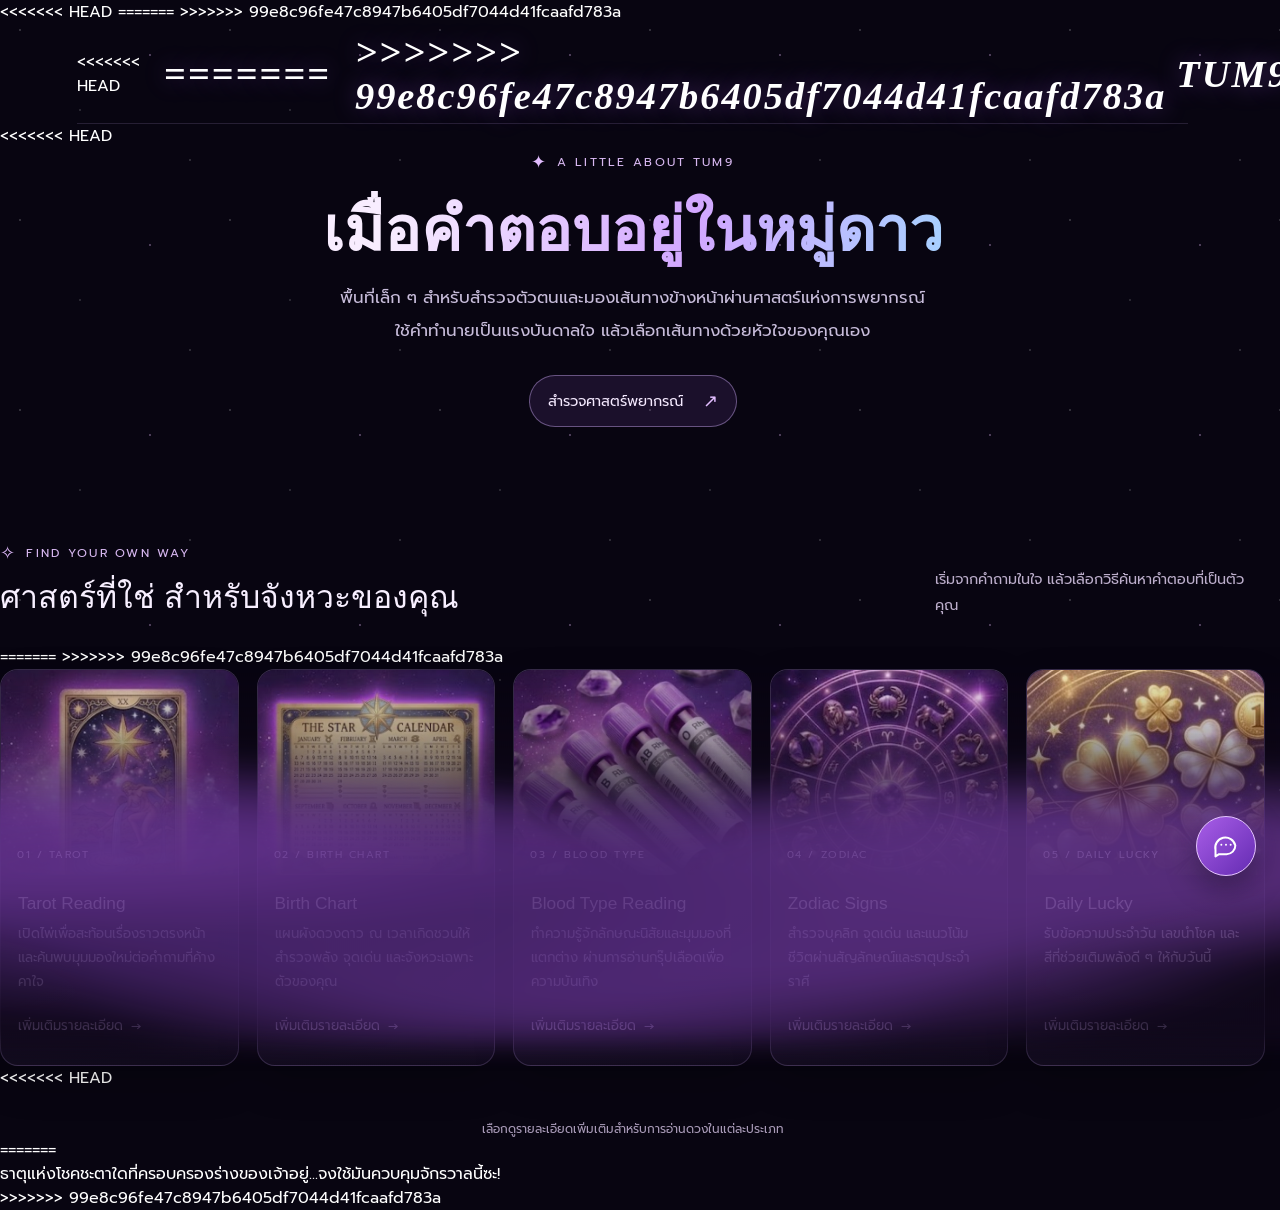
==== commit c4c2a7d0: "merge login contact and lucky wheel" ====
--- a/about.html
+++ b/about.html
@@ -1,21 +1,35 @@
 <!DOCTYPE html>
 <html lang="th">
 <head>
+<<<<<<< HEAD
   <meta charset="UTF-8">
   <meta name="viewport" content="width=device-width, initial-scale=1.0">
   <title>เกี่ยวกับเรา | TUM9</title>
   <link rel="stylesheet" href="style.css">
   <link rel="stylesheet" href="about.css">
   <link rel="stylesheet" href="home-chat.css">
+=======
+    <meta charset="UTF-8">
+    <meta name="viewport" content="width=device-width, initial-scale=1.0">
+    <title>เกี่ยวกับเรา | TUM9</title>
+    <link rel="stylesheet" href="style.css">
+    <link rel="stylesheet" href="about.css">
+    <link rel="stylesheet" href="home-chat.css">
+>>>>>>> 99e8c96fe47c8947b6405df7044d41fcaafd783a
 </head>
 <body class="about-page">
   <header class="site-header">
     <div class="container-nav">
+<<<<<<< HEAD
       <a class="logo" href="index.html">
+=======
+      <a class="logo" href="index.html" >
+>>>>>>> 99e8c96fe47c8947b6405df7044d41fcaafd783a
         <span>TUM9</span>
       </a>
       <nav>
         <ul class="nbr">
+<<<<<<< HEAD
           <li><a href="index.html">Home</a></li>
           <li><a href="fortune.html">Fortune</a></li>
           <li><a href="about.html" aria-current="page">About</a></li>
@@ -24,11 +38,21 @@
         <ul class="nbr account-links">
           <li><a href="login.html">Login</a></li>
           <li><a href="register.html">Register</a></li>
+=======
+          <li><a href="index.html" >Home</a></li>
+          <li><a href="fortune.html" >Fortune</a></li>
+          <li><a href="about.html" >About</a></li>
+          <li><a href="contact.html" >Contact</a></li>
+        </ul>
+        <ul class="nbr account-links">
+          <li><a href="login.html">Login</a></li>
+>>>>>>> 99e8c96fe47c8947b6405df7044d41fcaafd783a
           <li><a href="profile.html">Profile</a></li>
         </ul>
       </nav>
     </div>
   </header>
+<<<<<<< HEAD
 
   <main class="about-main">
     <section class="about-intro" aria-labelledby="about-title">
@@ -47,6 +71,8 @@
         </div>
         <p>เริ่มจากคำถามในใจ แล้วเลือกวิธีค้นหาคำตอบที่เป็นตัวคุณ</p>
       </div>
+=======
+>>>>>>> 99e8c96fe47c8947b6405df7044d41fcaafd783a
 
       <div class="cards-container">
         <article class="service-card service-card--tarot">
@@ -111,8 +137,19 @@
       </div>
     </section>
 
+<<<<<<< HEAD
     <p class="about-footnote">เลือกดูรายละเอียดเพิ่มเติมสำหรับการอ่านดวงในแต่ละประเภท</p>
   </main>
   <script src="home-chat.js"></script>
+=======
+                    </ul>
+                   
+                    <p>ธาตุแห่งโชคชะตาใดที่ครอบครองร่างของเจ้าอยู่...จงใช้มันควบคุมจักรวาลนี้ซะ!     </p>
+                </div>
+            </article>
+        </section>
+    </main>
+    <script src="home-chat.js"></script>
+>>>>>>> 99e8c96fe47c8947b6405df7044d41fcaafd783a
 </body>
 </html>
--- a/style.css
+++ b/style.css
@@ -147,8 +147,13 @@
 }
 
 .site-header .container-nav nav .account-links {
+<<<<<<< HEAD
   grid-template-columns: repeat(3, minmax(0, 1fr));
   width: 270px;
+=======
+  grid-template-columns: repeat(2, minmax(0, 1fr));
+  width: 230px;
+>>>>>>> 99e8c96fe47c8947b6405df7044d41fcaafd783a
   column-gap: 6px;
   padding-left: 12px;
   border-left: 1px solid #d5b5ff40;
@@ -184,14 +189,18 @@
   content: "↪";
 }
 
+<<<<<<< HEAD
 .site-header .nbr a[href="register.html"]::before {
   content: "+";
 }
 
+=======
+>>>>>>> 99e8c96fe47c8947b6405df7044d41fcaafd783a
 .site-header .nbr a[href="profile.html"]::before {
   content: "♙";
 }
 
+<<<<<<< HEAD
 .site-header .account-links a[href="register.html"] {
   position: relative;
   padding-left: 18px;
@@ -208,6 +217,11 @@
 .nbr a {
   display: flex;
   position: relative;
+=======
+.nbr a {
+  display: flex;
+  position: relative;
+>>>>>>> 99e8c96fe47c8947b6405df7044d41fcaafd783a
   height: 42px;
   align-items: center;
   justify-content: center;
@@ -247,14 +261,19 @@
   display: none;
 }
 
+<<<<<<< HEAD
 .account-links li:nth-child(1) a,
 .account-links li:nth-child(2) a {
+=======
+.account-links li:nth-child(1) a {
+>>>>>>> 99e8c96fe47c8947b6405df7044d41fcaafd783a
   height: 34px;
   border: 1px solid #d5b5ff70;
   border-radius: 999px;
   background: #9a5bd52b;
 }
 
+<<<<<<< HEAD
 .account-links li:nth-child(2) a {
   border-color: #dfbdff;
   background: linear-gradient(125deg, #9850d9, #6229b1);
@@ -262,6 +281,9 @@
 
 .account-links li:nth-child(1) a:hover,
 .account-links li:nth-child(2) a:hover {
+=======
+.account-links li:nth-child(1) a:hover {
+>>>>>>> 99e8c96fe47c8947b6405df7044d41fcaafd783a
   color: #fff;
   box-shadow: 0 0 18px #b469ff55;
 }
@@ -451,8 +473,13 @@
   }
 
   .site-header .container-nav nav .account-links {
+<<<<<<< HEAD
     grid-template-columns: repeat(3, minmax(0, 1fr));
     width: min(270px, 100%);
+=======
+    grid-template-columns: repeat(2, minmax(0, 1fr));
+    width: min(230px, 100%);
+>>>>>>> 99e8c96fe47c8947b6405df7044d41fcaafd783a
     column-gap: 6px;
     padding-top: 2px;
     padding-left: 0;
@@ -504,7 +531,11 @@
   }
 }
 
+<<<<<<< HEAD
 @media (min-width: 601px) and (max-width: 900px) {
+=======
+@media (min-width: 601px) and (max-width: 760px) {
+>>>>>>> 99e8c96fe47c8947b6405df7044d41fcaafd783a
   .container-nav {
     min-height: 118px;
     flex-direction: column;
@@ -525,7 +556,11 @@
   }
 
   .site-header .container-nav nav .account-links {
+<<<<<<< HEAD
     width: min(270px, 100%);
+=======
+    width: min(230px, 100%);
+>>>>>>> 99e8c96fe47c8947b6405df7044d41fcaafd783a
     padding-top: 2px;
     padding-left: 0;
     border-top: 1px solid #d5b5ff40;
--- a/about.css
+++ b/about.css
@@ -1,3 +1,8 @@
+<<<<<<< HEAD
+=======
+
+
+>>>>>>> 99e8c96fe47c8947b6405df7044d41fcaafd783a
 .about-main {
   position: relative;
   z-index: 1;
--- a/style.css
+++ b/style.css
@@ -147,8 +147,13 @@
 }
 
 .site-header .container-nav nav .account-links {
+<<<<<<< HEAD
   grid-template-columns: repeat(3, minmax(0, 1fr));
   width: 270px;
+=======
+  grid-template-columns: repeat(2, minmax(0, 1fr));
+  width: 230px;
+>>>>>>> 99e8c96fe47c8947b6405df7044d41fcaafd783a
   column-gap: 6px;
   padding-left: 12px;
   border-left: 1px solid #d5b5ff40;
@@ -184,14 +189,18 @@
   content: "↪";
 }
 
+<<<<<<< HEAD
 .site-header .nbr a[href="register.html"]::before {
   content: "+";
 }
 
+=======
+>>>>>>> 99e8c96fe47c8947b6405df7044d41fcaafd783a
 .site-header .nbr a[href="profile.html"]::before {
   content: "♙";
 }
 
+<<<<<<< HEAD
 .site-header .account-links a[href="register.html"] {
   position: relative;
   padding-left: 18px;
@@ -208,6 +217,11 @@
 .nbr a {
   display: flex;
   position: relative;
+=======
+.nbr a {
+  display: flex;
+  position: relative;
+>>>>>>> 99e8c96fe47c8947b6405df7044d41fcaafd783a
   height: 42px;
   align-items: center;
   justify-content: center;
@@ -247,14 +261,19 @@
   display: none;
 }
 
+<<<<<<< HEAD
 .account-links li:nth-child(1) a,
 .account-links li:nth-child(2) a {
+=======
+.account-links li:nth-child(1) a {
+>>>>>>> 99e8c96fe47c8947b6405df7044d41fcaafd783a
   height: 34px;
   border: 1px solid #d5b5ff70;
   border-radius: 999px;
   background: #9a5bd52b;
 }
 
+<<<<<<< HEAD
 .account-links li:nth-child(2) a {
   border-color: #dfbdff;
   background: linear-gradient(125deg, #9850d9, #6229b1);
@@ -262,6 +281,9 @@
 
 .account-links li:nth-child(1) a:hover,
 .account-links li:nth-child(2) a:hover {
+=======
+.account-links li:nth-child(1) a:hover {
+>>>>>>> 99e8c96fe47c8947b6405df7044d41fcaafd783a
   color: #fff;
   box-shadow: 0 0 18px #b469ff55;
 }
@@ -451,8 +473,13 @@
   }
 
   .site-header .container-nav nav .account-links {
+<<<<<<< HEAD
     grid-template-columns: repeat(3, minmax(0, 1fr));
     width: min(270px, 100%);
+=======
+    grid-template-columns: repeat(2, minmax(0, 1fr));
+    width: min(230px, 100%);
+>>>>>>> 99e8c96fe47c8947b6405df7044d41fcaafd783a
     column-gap: 6px;
     padding-top: 2px;
     padding-left: 0;
@@ -504,7 +531,11 @@
   }
 }
 
+<<<<<<< HEAD
 @media (min-width: 601px) and (max-width: 900px) {
+=======
+@media (min-width: 601px) and (max-width: 760px) {
+>>>>>>> 99e8c96fe47c8947b6405df7044d41fcaafd783a
   .container-nav {
     min-height: 118px;
     flex-direction: column;
@@ -525,7 +556,11 @@
   }
 
   .site-header .container-nav nav .account-links {
+<<<<<<< HEAD
     width: min(270px, 100%);
+=======
+    width: min(230px, 100%);
+>>>>>>> 99e8c96fe47c8947b6405df7044d41fcaafd783a
     padding-top: 2px;
     padding-left: 0;
     border-top: 1px solid #d5b5ff40;
--- a/about.css
+++ b/about.css
@@ -1,3 +1,8 @@
+<<<<<<< HEAD
+=======
+
+
+>>>>>>> 99e8c96fe47c8947b6405df7044d41fcaafd783a
 .about-main {
   position: relative;
   z-index: 1;
